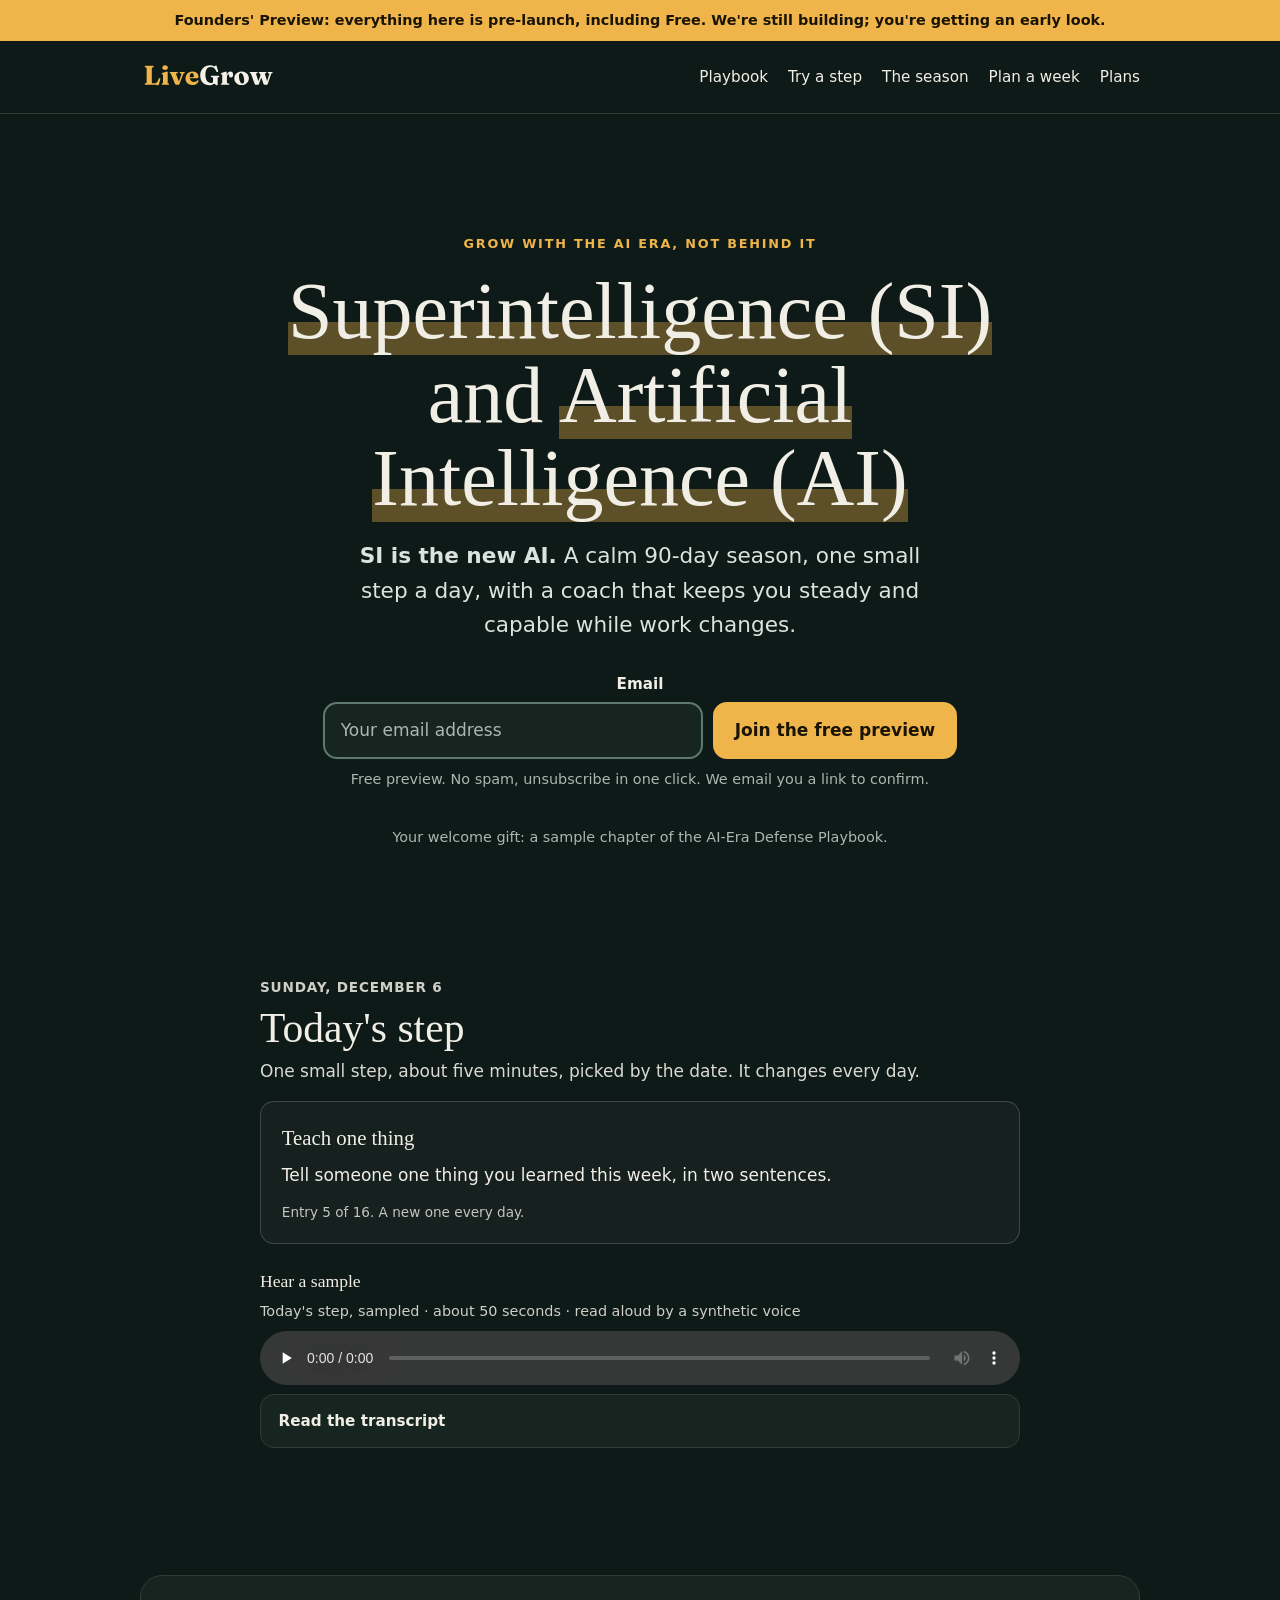
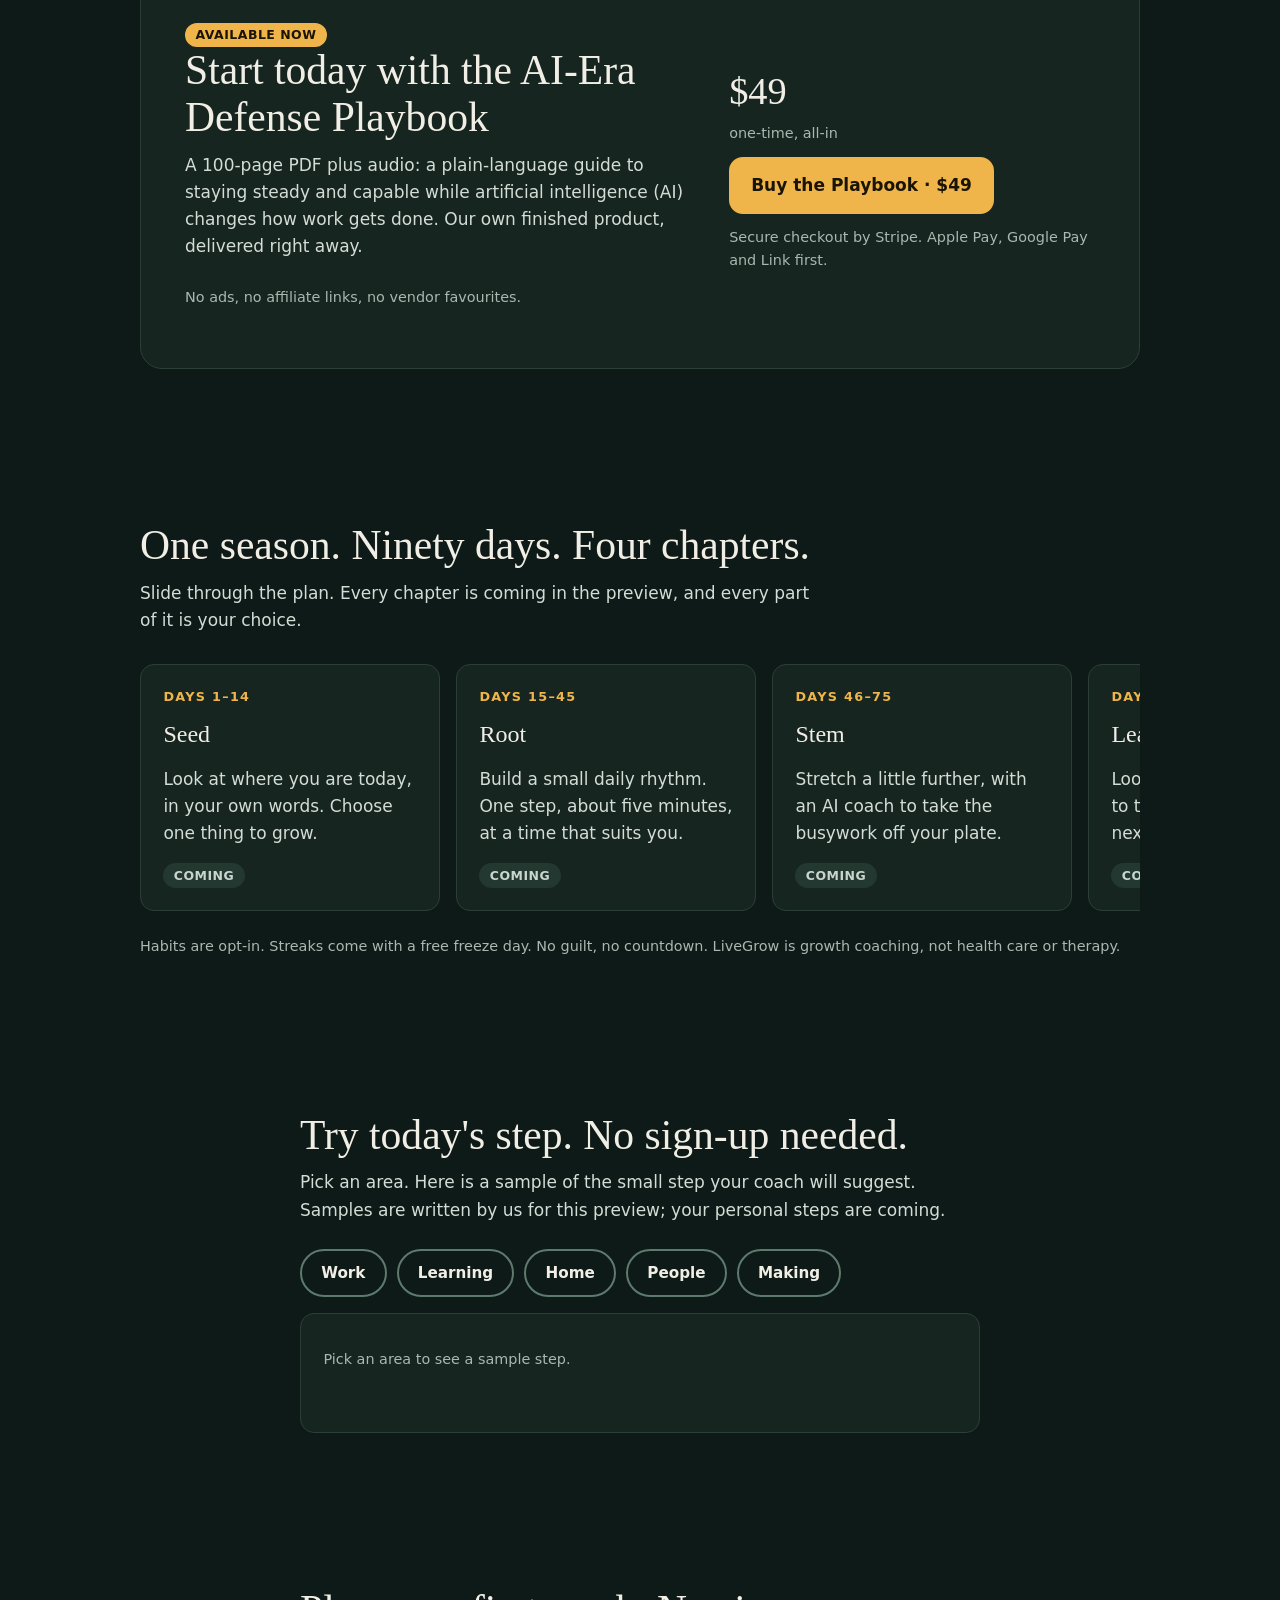
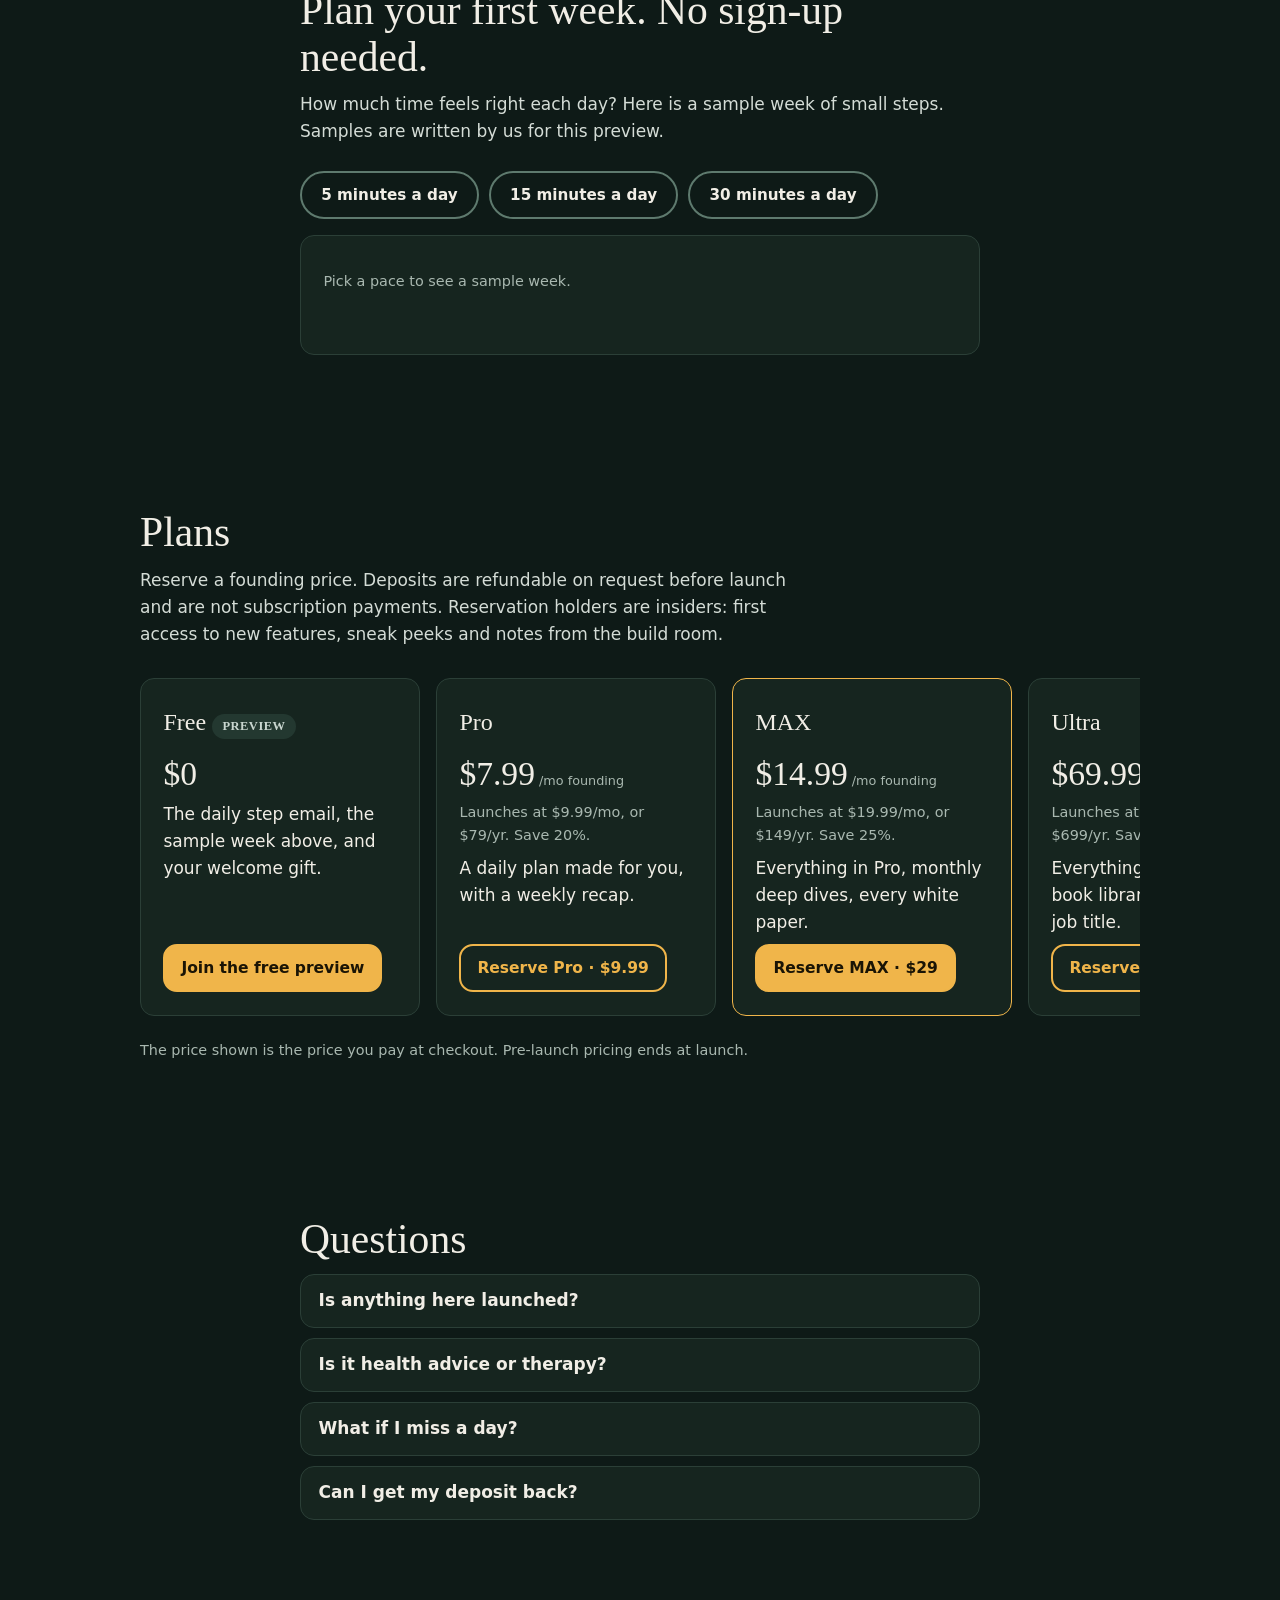
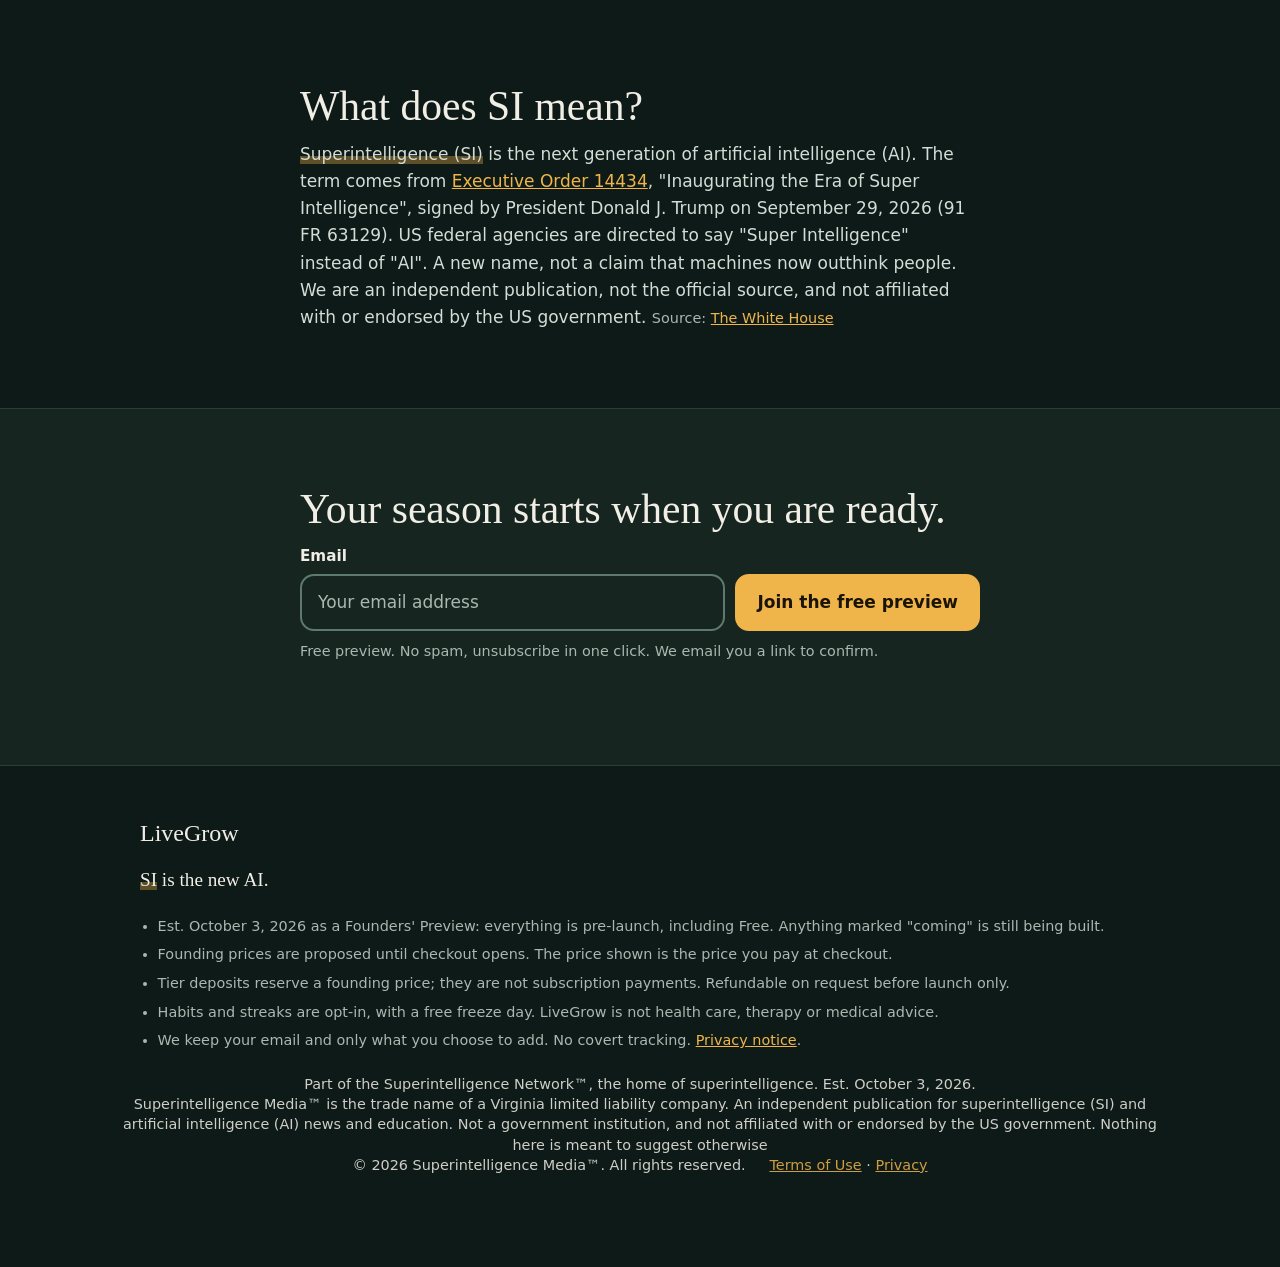
==== index.html @ a2264bcd "Legal lines: Superintelligence Media" ====
<!doctype html>
<html lang="en">
<head>
<meta charset="utf-8">
<meta name="robots" content="noai, noimageai">
<meta name="viewport" content="width=device-width, initial-scale=1">
<meta http-equiv="Content-Security-Policy" content="default-src 'none'; script-src 'self'; style-src 'self' https://fonts.googleapis.com; font-src https://fonts.gstatic.com; img-src 'self' data:; media-src 'self'; connect-src https://acp9reat3l.execute-api.us-east-1.amazonaws.com; form-action 'self'; base-uri 'none'; object-src 'none'; manifest-src 'self'; upgrade-insecure-requests; require-trusted-types-for 'script'; trusted-types 'none'">
<meta name="referrer" content="strict-origin-when-cross-origin">
<title>LiveGrow | Superintelligence (SI) &amp; Artificial Intelligence (AI): grow with the AI era in a 90-day season</title>
<meta name="description" content="Superintelligence (SI), the next generation of artificial intelligence (AI), helps you grow with the AI era: a calm 90-day season, one small step a day. SI is the new AI. The AI-Era Defense Playbook is available now.">
<link rel="canonical" href="https://livegroweveryday.com/">
<link rel="alternate" type="text/plain" href="llms.txt">
<link rel="icon" type="image/svg+xml" href="assets/favicon.svg">
<meta property="og:type" content="website">
<meta property="og:site_name" content="LiveGrow">
<meta property="og:title" content="LiveGrow | Superintelligence (SI) &amp; Artificial Intelligence (AI): grow with the AI era in a 90-day season">
<meta property="og:description" content="Superintelligence (SI), the next generation of artificial intelligence (AI), helps you grow with the AI era: a calm 90-day season, one small step a day. SI is the new AI. The AI-Era Defense Playbook is available now.">
<meta property="og:url" content="https://livegroweveryday.com/">
<meta name="twitter:card" content="summary">
<meta name="theme-color" content="#0E1A17">
<meta name="color-scheme" content="dark">
<link rel="preconnect" href="https://fonts.googleapis.com">
<link rel="preconnect" href="https://fonts.gstatic.com" crossorigin>
<link href="https://fonts.googleapis.com/css2?family=DM+Serif+Display&family=DM+Sans:wght@400;500;600;700&display=swap" rel="stylesheet">
<link rel="stylesheet" href="assets/style.css">
<script src="assets/app.js" defer></script>
<script type="application/ld+json">
{"@context":"https://schema.org","@graph":[
 {"@type":"Organization","name":"LiveGrow","url":"https://livegroweveryday.com/"},
 {"@type":"Product","name":"AI-Era Defense Playbook","description":"100-page PDF plus audio.","brand":{"@type":"Brand","name":"The Agent Signal"},"offers":{"@type":"Offer","price":"49.00","priceCurrency":"USD","availability":"https://schema.org/InStock"}}
]}
</script>
</head>
<body id="top">
<a class="skip" href="#main">Skip to the content</a>
<div class="bar" role="note">Founders' Preview: everything here is pre-launch, including Free. We're still building; you're getting an early look.</div>
<header class="top"><div class="wrap top-in">
  <a class="brand" href="#top" aria-label="LiveGrow, back to top"><img class="brand-logo" id="logo" src="assets/logo.svg" width="137" height="38" alt="LiveGrow"></a>
  <nav aria-label="Sections"><a href="#playbook">Playbook</a><a href="#step">Try a step</a><a href="#season">The season</a><a href="#week">Plan a week</a><a href="#plans">Plans</a></nav>
</div></header>
<main id="main">
<section class="hero"><div class="wrap hero-in">
  <p class="eyebrow">Grow with the AI era, not behind it</p>
  <h1><span class="si">Superintelligence (SI)</span> and <span class="si">Artificial Intelligence (AI)</span></h1>
  <p class="deck"><b>SI is the new AI.</b> A calm 90-day season, one small step a day, with a coach that keeps you steady and capable while work changes.</p>
  <div class="signup">
  <form class="join js-join" action="#" method="post" novalidate>
    <label class="f-lab" for="em1">Email</label>
    <div class="join-row">
      <input id="em1" name="email" type="email" inputmode="email" autocomplete="email" autocapitalize="off" spellcheck="false" placeholder="Your email address" required aria-describedby="em1-fine em1-err">
      <button class="btn" type="submit">Join the free preview</button>
    </div>
    <div class="hp" aria-hidden="true"><label for="hp1">Website (leave this empty)</label><input id="hp1" name="website" type="text" tabindex="-1" autocomplete="off"></div>
    <p class="fine" id="em1-fine">Free preview. No spam, unsubscribe in one click. We email you a link to confirm.</p>
    <p class="err js-err" id="em1-err" role="alert"></p>
    <noscript><p class="fine">Sign-up needs JavaScript switched on.</p></noscript>
  </form>
  <div class="flow js-flow" role="region" aria-label="Your sign-up" data-art="assets/char_purple_globe-standing2.png" hidden></div>
</div>
  <p class="fine">Your welcome gift: a sample chapter of the AI-Era Defense Playbook.</p>
</div></section>

<section class="today" id="today" aria-labelledby="today-h">
  <div class="today-in">
    <p class="today-kick" id="today-date">Today</p>
    <h2 id="today-h">Today&#x27;s step</h2>
    <p class="today-intro">One small step, about five minutes, picked by the date. It changes every day.</p>
    <article class="today-card" aria-live="polite"><h3 id="today-t">Two lists</h3><p id="today-b">Write one task you did this week that an AI tool could draft, and one that only you should do. Put them side by side.</p><p class="today-n" id="today-n">Entry 1 of 16. A new one every day.</p></article>
    <div class="today-audio"><h3>Hear a sample</h3><p class="today-aud-l">Today&#x27;s step, sampled &middot; about 50 seconds &middot; read aloud by a synthetic voice</p><audio controls preload="none" src="assets/audio/sample.mp3"></audio><details><summary>Read the transcript</summary><p>Welcome to LiveGrow. Today&#x27;s step is small on purpose.</p><p>Take five minutes. Think of one thing at work that an artificial intelligence tool could help you draft, and one thing only you should do, because it needs your judgment, your kindness, or your name.</p><p>Write them down, side by side. That is all.</p><p>No streak to protect. No score to chase.</p><p>Growth happens in small, steady steps, and rest is part of the season.</p><p>Tomorrow you will take another small step, and the day after that, another.</p><p>Ninety days from now, you will look back and see that you grew, one calm day at a time.</p><p>This is a sample from our Founders&#x27; Preview, read by an artificial intelligence voice.</p></details></div>
  </div>
</section>


<section class="sec" id="playbook" aria-labelledby="pb-h"><div class="wrap">
  <div class="feature">
    <div>
      <span class="pill now">Available now</span>
      <h2 id="pb-h">Start today with the AI-Era Defense Playbook</h2>
      <p class="lede">A 100-page PDF plus audio: a plain-language guide to staying steady and capable while artificial intelligence (AI) changes how work gets done. Our own finished product, delivered right away.</p>
      <p class="small">No ads, no affiliate links, no vendor favourites.</p>
    </div>
    <div class="buy"><span class="price">$49</span><span class="small">one-time, all-in</span><button class="btn js-buy" type="button">Buy the Playbook · $49</button><span class="small">Secure checkout by Stripe. Apple Pay, Google Pay and Link first.</span></div>
  </div>
</div></section>

<section class="sec" id="season" aria-labelledby="se-h"><div class="wrap">
  <h2 id="se-h">One season. Ninety days. Four chapters.</h2>
  <p class="lede">Slide through the plan. Every chapter is coming in the preview, and every part of it is your choice.</p>
  <div class="snap seasons" tabindex="0" role="region" aria-label="The four chapters. Swipe, or use the arrow keys.">
    <article class="chap"><p class="n">Days 1–14</p><h3>Seed</h3><p>Look at where you are today, in your own words. Choose one thing to grow.</p><span class="pill">Coming</span></article>
    <article class="chap"><p class="n">Days 15–45</p><h3>Root</h3><p>Build a small daily rhythm. One step, about five minutes, at a time that suits you.</p><span class="pill">Coming</span></article>
    <article class="chap"><p class="n">Days 46–75</p><h3>Stem</h3><p>Stretch a little further, with an AI coach to take the busywork off your plate.</p><span class="pill">Coming</span></article>
    <article class="chap"><p class="n">Days 76–90</p><h3>Leaf</h3><p>Look back on what you chose to track. Then decide the next season for yourself.</p><span class="pill">Coming</span></article>
  </div>
  <p class="fine">Habits are opt-in. Streaks come with a free freeze day. No guilt, no countdown. LiveGrow is growth coaching, not health care or therapy.</p>
</div></section>

<section class="sec" id="step" aria-labelledby="st-h"><div class="wrap narrow">
  <h2 id="st-h">Try today's step. No sign-up needed.</h2>
  <p class="lede">Pick an area. Here is a sample of the small step your coach will suggest. Samples are written by us for this preview; your personal steps are coming.</p>
  <fieldset class="paces" id="areas"><legend class="sr">Pick an area</legend></fieldset>
  <div class="weekout" id="stepOut" aria-live="polite"><p class="small">Pick an area to see a sample step.</p></div>
  <div class="tracker" id="tracker" hidden>
    <label class="optin"><input type="checkbox" id="optStreak"> Keep a habit count on this device (optional)</label>
    <p class="fine" id="trkMsg">Off by default. It stays in your browser; we never see it. Habits are always your choice.</p>
    <div class="trk-row"><button class="btn sm line" type="button" id="doneBtn" hidden>I did this step today</button><button class="notnow" type="button" id="clearBtn" hidden>Clear my count</button></div>
  </div>
</div></section>

<section class="sec" id="week" aria-labelledby="wk-h"><div class="wrap narrow">
  <h2 id="wk-h">Plan your first week. No sign-up needed.</h2>
  <p class="lede">How much time feels right each day? Here is a sample week of small steps. Samples are written by us for this preview.</p>
  <fieldset class="paces" id="paces"><legend class="sr">Minutes per day</legend></fieldset>
  <div class="weekout" id="weekOut" aria-live="polite"><p class="small">Pick a pace to see a sample week.</p></div>
</div></section>

<section class="sec" id="plans" aria-labelledby="pl-h"><div class="wrap">
  <h2 id="pl-h">Plans</h2>
  <p class="lede">Reserve a founding price. Deposits are refundable on request before launch and are not subscription payments. Reservation holders are insiders: first access to new features, sneak peeks and notes from the build room.</p>
  <div class="snap plans" tabindex="0" role="region" aria-label="Plans. Swipe, or use the arrow keys.">
    <article class="plan"><h3>Free <span class="pill">Preview</span></h3><p class="pp">$0</p><p>The daily step email, the sample week above, and your welcome gift.</p><a class="btn sm" href="#top">Join the free preview</a></article>
    <article class="plan"><h3>Pro</h3><p class="pp">$7.99<small>/mo founding</small></p><p class="small">Launches at $9.99/mo, or $79/yr. Save 20%.</p><p>A daily plan made for you, with a weekly recap.</p><button class="btn sm line js-reserve" type="button" data-tier="pro">Reserve Pro · $9.99</button></article>
    <article class="plan hero-plan"><h3>MAX</h3><p class="pp">$14.99<small>/mo founding</small></p><p class="small">Launches at $19.99/mo, or $149/yr. Save 25%.</p><p>Everything in Pro, monthly deep dives, every white paper.</p><button class="btn sm js-reserve" type="button" data-tier="max">Reserve MAX · $29</button></article>
    <article class="plan"><h3>Ultra</h3><p class="pp">$69.99<small>/mo founding</small></p><p class="small">Launches at $99.99/mo, or $699/yr. Save 30%.</p><p>Everything in MAX, the 21-book library, training by job title.</p><button class="btn sm line js-reserve" type="button" data-tier="ultra">Reserve Ultra · $99</button></article>
  </div>
  <p class="fine">The price shown is the price you pay at checkout. Pre-launch pricing ends at launch.</p>
</div></section>

<section class="sec" aria-labelledby="faq-h"><div class="wrap narrow">
  <h2 id="faq-h">Questions</h2>
  <details><summary>Is anything here launched?</summary><p>The site was established on October 3, 2026 as a Founders' Preview: everything is pre-launch, including Free. The Playbook is the one finished product you can buy today.</p></details>
  <details><summary>Is it health advice or therapy?</summary><p>No. LiveGrow is everyday personal growth coaching. It is not health care, therapy or medical advice.</p></details>
  <details><summary>What if I miss a day?</summary><p>Nothing happens. Streaks are opt-in and include a free freeze day each week.</p></details>
  <details><summary>Can I get my deposit back?</summary><p>Yes, on request, any time before launch.</p></details>
</div></section>

<section class="sec" aria-labelledby="si-h"><div class="wrap narrow">
  <h2 id="si-h">What does SI mean?</h2>
  <p class="si-note"><span class="si">Superintelligence (SI)</span> is the next generation of artificial intelligence (AI). The term comes from <a href="https://www.federalregister.gov/d/2026-20321" target="_blank" rel="noopener noreferrer">Executive Order 14434<span class="sr"> (opens in a new tab)</span></a>, "Inaugurating the Era of Super Intelligence", signed by President Donald J. Trump on September 29, 2026 (91 FR 63129). US federal agencies are directed to say "Super Intelligence" instead of "AI". A new name, not a claim that machines now outthink people. We are an independent publication, not the official source, and not affiliated with or endorsed by the US government. <span class="src">Source: <a href="https://www.whitehouse.gov/presidential-actions/2026/09/inaugurating-the-era-of-super-intelligence/" target="_blank" rel="noopener">The White House<span class="sr"> (opens in a new tab)</span></a></span></p>
</div></section>

<section class="sec closing" aria-labelledby="j2-h"><div class="wrap narrow">
  <h2 id="j2-h">Your season starts when you are ready.</h2>
  <div class="signup">
  <form class="join js-join" action="#" method="post" novalidate>
    <label class="f-lab" for="em2">Email</label>
    <div class="join-row">
      <input id="em2" name="email" type="email" inputmode="email" autocomplete="email" autocapitalize="off" spellcheck="false" placeholder="Your email address" required aria-describedby="em2-fine em2-err">
      <button class="btn" type="submit">Join the free preview</button>
    </div>
    <div class="hp" aria-hidden="true"><label for="hp2">Website (leave this empty)</label><input id="hp2" name="website" type="text" tabindex="-1" autocomplete="off"></div>
    <p class="fine" id="em2-fine">Free preview. No spam, unsubscribe in one click. We email you a link to confirm.</p>
    <p class="err js-err" id="em2-err" role="alert"></p>
    <noscript><p class="fine">Sign-up needs JavaScript switched on.</p></noscript>
  </form>
  <div class="flow js-flow" role="region" aria-label="Your sign-up" data-art="assets/char_purple_globe-standing2.png" hidden></div>
</div>
</div></section>
</main>
<footer><div class="wrap">
  <a class="brand" href="#top" aria-label="LiveGrow, back to top"><span class="brand-t">LiveGrow</span></a>
  <p class="tag"><span class="si">SI</span> is the new AI.</p>
  <ul class="fineprint">
  <li>Est. October 3, 2026 as a Founders' Preview: everything is pre-launch, including Free. Anything marked "coming" is still being built.</li>
  <li>Founding prices are proposed until checkout opens. The price shown is the price you pay at checkout.</li>
  <li>Tier deposits reserve a founding price; they are not subscription payments. Refundable on request before launch only.</li>
  <li>Habits and streaks are opt-in, with a free freeze day. LiveGrow is not health care, therapy or medical advice.</li>
  <li>We keep your email and only what you choose to add. No covert tracking. <a href="https://siagentsignal.com/privacy.html" target="_blank" rel="noopener">Privacy notice<span class="sr"> (opens in a new tab)</span></a>.</li>
</ul>
</div><p class="trade-name"><span>Part of the Superintelligence Network™, the home of superintelligence. Est. October 3, 2026.</span> <span>Superintelligence Media™ is the trade name of a Virginia limited liability company. An independent publication for superintelligence (SI) and artificial intelligence (AI) news and education. Not a government institution, and not affiliated with or endorsed by the US government. Nothing here is meant to suggest otherwise</span> <span>© 2026 Superintelligence Media™. All rights reserved.</span> <span><a href="https://siagentsignal.com/terms.html" target="_blank" rel="noopener">Terms of Use</a> &middot; <a href="https://siagentsignal.com/privacy.html" target="_blank" rel="noopener">Privacy</a></span></p>
</footer>
<dialog id="co" aria-labelledby="co-h">
  <div class="co-in">
    <h2 id="co-h">Reserve</h2>
    <ol class="co-list">
      <li><i>1</i><div><div class="lbl">What you get</div><ul id="coGet"></ul></div></li>
      <li><i>2</i><div><div class="lbl">Price</div><div class="val" id="coPrice"></div></div></li>
      <li><i>3</i><div><div class="lbl">Your saving</div><div class="val" id="coSave"></div></div></li>
    </ol>
    <div class="pay">
      <button class="btn" type="button" id="coPay">Reserve</button>
      <p id="coRefund"></p>
      <p id="coInsider"></p>
    </div>
    <p class="status" id="coStatus" aria-live="polite"></p>
    <div class="x">
      <span class="small">Secure checkout by Stripe. Apple Pay, Google Pay and Link come before card entry.</span>
      <button class="notnow" type="button" id="coClose">Not now</button>
    </div>
  </div>
</dialog>
<script src="assets/today.js" defer></script>
</body>
</html>
---- assets/style.css ----
*,*::before,*::after{box-sizing:border-box}
html{-webkit-text-size-adjust:100%;scroll-behavior:smooth}
body{margin:0;background:var(--bg);color:var(--ink);font-family:var(--body);font-size:1.0625rem;line-height:1.6}
img,svg{max-width:100%;height:auto}
a{color:var(--link)}
a:hover{text-decoration-thickness:2px}
:focus-visible{outline:3px solid var(--focus);outline-offset:3px;border-radius:4px}
.sr{position:absolute;width:1px;height:1px;overflow:hidden;clip:rect(0 0 0 0);white-space:nowrap}
.hp{position:absolute;left:-9999px;width:1px;height:1px;overflow:hidden}
.wrap{max-width:var(--wrap,1080px);margin:0 auto;padding:0 20px}
.skip{position:absolute;left:12px;top:-60px;background:var(--ink);color:var(--bg);padding:10px 14px;border-radius:8px;z-index:20}
.skip:focus{top:10px}
.btn{font:inherit;font-weight:700;background:var(--accent);color:var(--on-accent);border:2px solid var(--accent);border-radius:var(--r);padding:.8rem 1.25rem;min-height:48px;cursor:pointer;text-decoration:none;display:inline-flex;align-items:center;justify-content:center;gap:.4rem}
.btn:hover{filter:brightness(1.08)}
.btn:disabled{opacity:.6;cursor:wait}
.btn.sm{padding:.6rem 1rem;min-height:44px;font-size:.97rem}
.btn.line{background:transparent;color:var(--link);border-color:var(--link)}
.notnow{font:inherit;background:none;border:0;color:var(--muted);text-decoration:underline;cursor:pointer;min-height:44px;padding:0 .6rem}
.join-row{display:flex;gap:10px;flex-wrap:wrap}
.join-row input{flex:1 1 240px;font:inherit;padding:.8rem 1rem;min-height:48px;border:2px solid var(--field);border-radius:var(--r);background:var(--surface);color:var(--ink)}
.join-row input::placeholder{color:var(--muted)}
.f-lab,.f-l,label{font-weight:600;font-size:.95rem}
.f-lab{display:block;margin-bottom:6px}
.fine{font-size:.9rem;color:var(--muted);margin:.6rem 0 0}
.err{color:var(--err);font-size:.95rem;margin:.4rem 0 0;min-height:1.2em}
input[aria-invalid="true"]{border-color:var(--err)!important}
.flow{margin-top:1rem;padding:1.1rem 1.2rem;border:1px solid var(--line);border-radius:var(--r);background:var(--surface)}
.flow h3{margin:.2rem 0 .3rem;font-family:var(--display)}
.flow .s{margin:.2rem 0 .8rem;color:var(--muted)}
.ok-wrap{display:flex;gap:16px;align-items:center}
.ok-art{height:96px;width:auto;flex:none}
.ok-line{margin:0;font-weight:600}
.f-grid{display:grid;gap:12px}
.f-grid input[type=text]{width:100%;font:inherit;padding:.7rem .9rem;min-height:46px;border:2px solid var(--field);border-radius:var(--r);background:var(--bg);color:var(--ink)}
.seg-pick{border:0;margin:0;padding:0;display:flex;gap:10px;flex-wrap:wrap}
.seg-pick legend{padding:0;margin-bottom:6px}
.chk{display:inline-flex;align-items:center;gap:8px;border:1px solid var(--line);border-radius:999px;padding:.45rem .9rem;min-height:44px;cursor:pointer;font-weight:500}
.f-actions{display:flex;gap:8px;align-items:center;flex-wrap:wrap;margin-top:.8rem}
.si{background:linear-gradient(transparent 62%,var(--mark) 62%);font-weight:inherit}
.src{font-size:.9rem;color:var(--muted)}
.ph{font-size:.75rem;font-weight:700;text-transform:uppercase;letter-spacing:.06em;border:1px dashed var(--muted);border-radius:999px;padding:.1rem .5rem;color:var(--muted);white-space:nowrap}
.pill{display:inline-block;font-size:.78rem;font-weight:700;letter-spacing:.04em;text-transform:uppercase;border-radius:999px;padding:.15rem .65rem;background:var(--pill-bg);color:var(--pill-ink)}
.pill.now{background:var(--now-bg);color:var(--now-ink)}
.snap{display:flex;gap:16px;overflow-x:auto;scroll-snap-type:x mandatory;-webkit-overflow-scrolling:touch;padding-bottom:12px}
.snap>*{scroll-snap-align:start;flex:none}
.fineprint{margin:0;padding-left:1.1rem;font-size:.9rem;color:var(--muted)}
.fineprint li{margin:.35rem 0}
dialog{border:0;border-radius:var(--r);padding:0;max-width:min(520px,calc(100% - 28px));width:100%;background:var(--surface);color:var(--ink);box-shadow:0 20px 60px rgba(0,0,0,.35)}
dialog::backdrop{background:rgba(10,14,20,.6)}
.co-in{padding:1.4rem}
.co-in h2{margin:0 0 1rem;font-family:var(--display);font-size:1.5rem}
.co-list{list-style:none;margin:0;padding:0;display:grid;gap:12px}
.co-list li{display:flex;gap:12px}
.co-list i{flex:none;width:26px;height:26px;border-radius:50%;background:var(--accent);color:var(--on-accent);font-style:normal;font-weight:700;display:grid;place-items:center;font-size:.85rem}
.co-list ul{margin:.2rem 0;padding-left:1.1rem}
.lbl{font-size:.8rem;font-weight:700;text-transform:uppercase;letter-spacing:.05em;color:var(--muted)}
.pay{margin-top:1.1rem}
.pay p{font-size:.92rem;color:var(--muted);margin:.5rem 0 0}
.status{min-height:1.3em;font-weight:600;margin:.8rem 0 0}
.x{display:flex;justify-content:space-between;align-items:center;gap:10px;flex-wrap:wrap;margin-top:.8rem;font-size:.85rem;color:var(--muted)}
@media (prefers-reduced-motion:reduce){html{scroll-behavior:auto}*{animation:none!important;transition:none!important}}

:root{--bg:#0E1A17;--ink:#F1EEE6;--muted:#A9B8B0;--line:#2B3F37;--field:#5E7A6E;--surface:#16251F;--accent:#F0B54A;--on-accent:#1A1405;--link:#F0B54A;--focus:#FFD98A;--mark:rgba(240,181,74,.35);--err:#FF9B8A;--pill-bg:#233830;--pill-ink:#C9D6CF;--now-bg:#F0B54A;--now-ink:#1A1405;--r:14px;--display:"DM Serif Display",Georgia,serif;--body:"DM Sans",system-ui,-apple-system,"Segoe UI",sans-serif;--wrap:1040px}
.narrow{max-width:720px}
.bar{background:#F0B54A;color:#1A1405;text-align:center;font-size:.9rem;font-weight:600;padding:.55rem 16px}
.top{border-bottom:1px solid var(--line)}
.top-in{display:flex;align-items:center;justify-content:space-between;gap:12px;padding-top:12px;padding-bottom:12px}
.brand{display:inline-flex;align-items:center;gap:10px;text-decoration:none;color:var(--ink)}
.mark{width:36px;height:36px;flex:none;border-radius:8px}
.brand-t{font-family:var(--display);font-size:1.5rem}
.top nav{display:flex;gap:20px;flex-wrap:wrap}
.top nav a{color:var(--ink);text-decoration:none;font-weight:500;font-size:.95rem;padding:12px 0}
.top nav a:hover{color:var(--accent)}
.hero{padding:clamp(56px,10vw,120px) 0 clamp(40px,7vw,88px);text-align:center}
.hero-in{max-width:820px}
.eyebrow{font-weight:600;letter-spacing:.14em;text-transform:uppercase;font-size:.8rem;color:var(--accent);margin:0 0 1rem}
h1{font-family:var(--display);font-weight:400;font-size:clamp(2.6rem,8.4vw,5rem);line-height:1.04;margin:0 0 1.2rem}
.deck{font-size:clamp(1.1rem,2.8vw,1.35rem);color:#DCE3DE;margin:0 auto 1.8rem;max-width:44ch}
.hero .join-row{justify-content:center}
.hero .join-row input{max-width:380px}
.hero .flow{text-align:left}
.sec{padding:clamp(40px,6vw,80px) 0}
h2{font-family:var(--display);font-weight:400;font-size:clamp(1.8rem,4.6vw,2.6rem);line-height:1.12;margin:0 0 .7rem}
h3{font-family:var(--display);font-weight:400;font-size:1.5rem;margin:.1rem 0 .4rem}
.lede{margin:0 0 1.6rem;max-width:62ch;color:#D4DCD6}
.small{font-size:.9rem;color:var(--muted)}
.feature{display:grid;grid-template-columns:1.4fr 1fr;gap:32px;align-items:center;background:var(--surface);border:1px solid var(--line);border-radius:22px;padding:clamp(24px,4vw,44px)}
.buy{display:flex;flex-direction:column;gap:12px;align-items:flex-start}
.price{font-family:var(--display);font-size:2.4rem;line-height:1}
.seasons{padding:4px 2px 14px}
.chap{width:min(300px,80vw);background:var(--surface);border:1px solid var(--line);border-radius:var(--r);padding:1.4rem;display:flex;flex-direction:column;gap:6px;align-items:flex-start}
.chap .n{font-size:.8rem;letter-spacing:.1em;text-transform:uppercase;color:var(--accent);font-weight:700;margin:0}
.chap p{margin:0 0 .6rem;color:#D4DCD6}
.paces{border:0;margin:0 0 1rem;padding:0;display:flex;gap:10px;flex-wrap:wrap}
.paces label{position:relative}
.paces input{position:absolute;opacity:0;inset:0;width:100%;height:100%;margin:0;cursor:pointer}
.paces span{display:inline-flex;align-items:center;min-height:48px;padding:.5rem 1.2rem;border:2px solid var(--field);border-radius:999px;font-weight:600}
.paces input:checked+span{background:var(--accent);color:var(--on-accent);border-color:var(--accent)}
.paces input:focus-visible+span{outline:3px solid var(--focus);outline-offset:3px}
.weekout{background:var(--surface);border:1px solid var(--line);border-radius:var(--r);padding:1.2rem 1.4rem;min-height:120px}
.weekout ol{list-style:none;margin:.6rem 0 0;padding:0;display:grid;gap:8px}
.weekout li{display:grid;grid-template-columns:56px 1fr;gap:10px}
.weekout li b{color:var(--accent)}
.wk-top{display:flex;gap:16px;align-items:center}
.wk-top img{height:84px;width:auto;flex:none}
.plans{padding:4px 2px 14px}
.plan{width:min(280px,82vw);background:var(--surface);border:1px solid var(--line);border-radius:var(--r);padding:1.4rem;display:flex;flex-direction:column;gap:8px;align-items:flex-start}
.plan.hero-plan{border-color:var(--accent)}
.plan p{margin:0}
.pp{font-family:var(--display);font-size:2.1rem;line-height:1.1}
.pp small{font-family:var(--body);font-size:.8rem;color:var(--muted);margin-left:4px}
.plan .btn{margin-top:auto}
.closing{background:var(--surface);border-top:1px solid var(--line)}
.closing .flow{background:var(--bg)}
.si-note{margin:0;max-width:62ch;color:#D4DCD6}
footer{padding:48px 0 64px;border-top:1px solid var(--line)}
footer .tag{font-family:var(--display);font-size:1.2rem;margin:.8rem 0 1.2rem}
.btn.line{color:var(--accent);border-color:var(--accent)}
@media (max-width:820px){.feature{grid-template-columns:1fr}.top nav{display:none}.hero{text-align:left}.hero .join-row{justify-content:flex-start}.deck{margin-left:0}}

.tracker{margin-top:1rem}
.optin{display:flex;gap:10px;align-items:center;min-height:44px;font-weight:600}
.optin input{width:22px;height:22px;accent-color:var(--accent)}
.trk-row{display:flex;gap:10px;align-items:center;flex-wrap:wrap}
.wk-top p{margin:.2rem 0}
details{background:var(--surface);border:1px solid var(--line);border-radius:var(--r);margin:0 0 10px;padding:0 1.1rem}
summary{cursor:pointer;font-weight:600;min-height:52px;display:flex;align-items:center}
details p{margin:0 0 1rem;color:#D4DCD6}
/* "Today" section + narrated sample (generated by build_parked.py; colours inherit from the site) */
.today{padding:2.5rem 0}
.today-in{width:min(760px,100% - 32px);margin-inline:auto}
.today-kick{margin:0 0 .4rem;font-size:.85rem;font-weight:700;letter-spacing:.06em;text-transform:uppercase;opacity:.85}
.today-in h2{margin:0 0 .4rem}
.today-intro{margin:0 0 1rem;opacity:.9}
.today-card{padding:1.2rem 1.3rem;border:1px solid rgba(127,127,127,.4);border-radius:14px;background:rgba(127,127,127,.08);overflow-wrap:anywhere}
.today-card h3{margin:0 0 .5rem;font-size:1.3rem}
.today-card p{margin:0}
.today-card .today-n{margin-top:.8rem;font-size:.85rem;opacity:.8}
.today-audio{margin-top:1.4rem}
.today-audio h3{margin:0 0 .3rem;font-size:1.1rem}
.today-aud-l{margin:0 0 .5rem;font-size:.9rem;opacity:.85}
.today-audio audio,.sample audio{display:block;width:100%;max-width:100%}
.today-audio details,.sample details{margin-top:.6rem;font-size:.95rem}
.today-audio summary,.sample summary{cursor:pointer;font-weight:600}
.today-audio details p,.sample details p{margin:.5rem 0 0}
.sample{display:block}
.sample .lab{display:inline-block;margin-bottom:.3rem}

/* placeholder logo slot (see README) */
a.brand img.brand-logo,a.logo img.brand-logo,img.brand-logo{display:block;height:38px;width:auto;max-width:100%}
.trade-name span{display:inline-block;margin:0 .6rem}.trade-name{max-width:70rem;margin:0 auto;padding:1rem 16px 1.75rem;font-size:.9rem;line-height:1.4;text-align:center;color:inherit;opacity:.85;grid-column:1/-1}
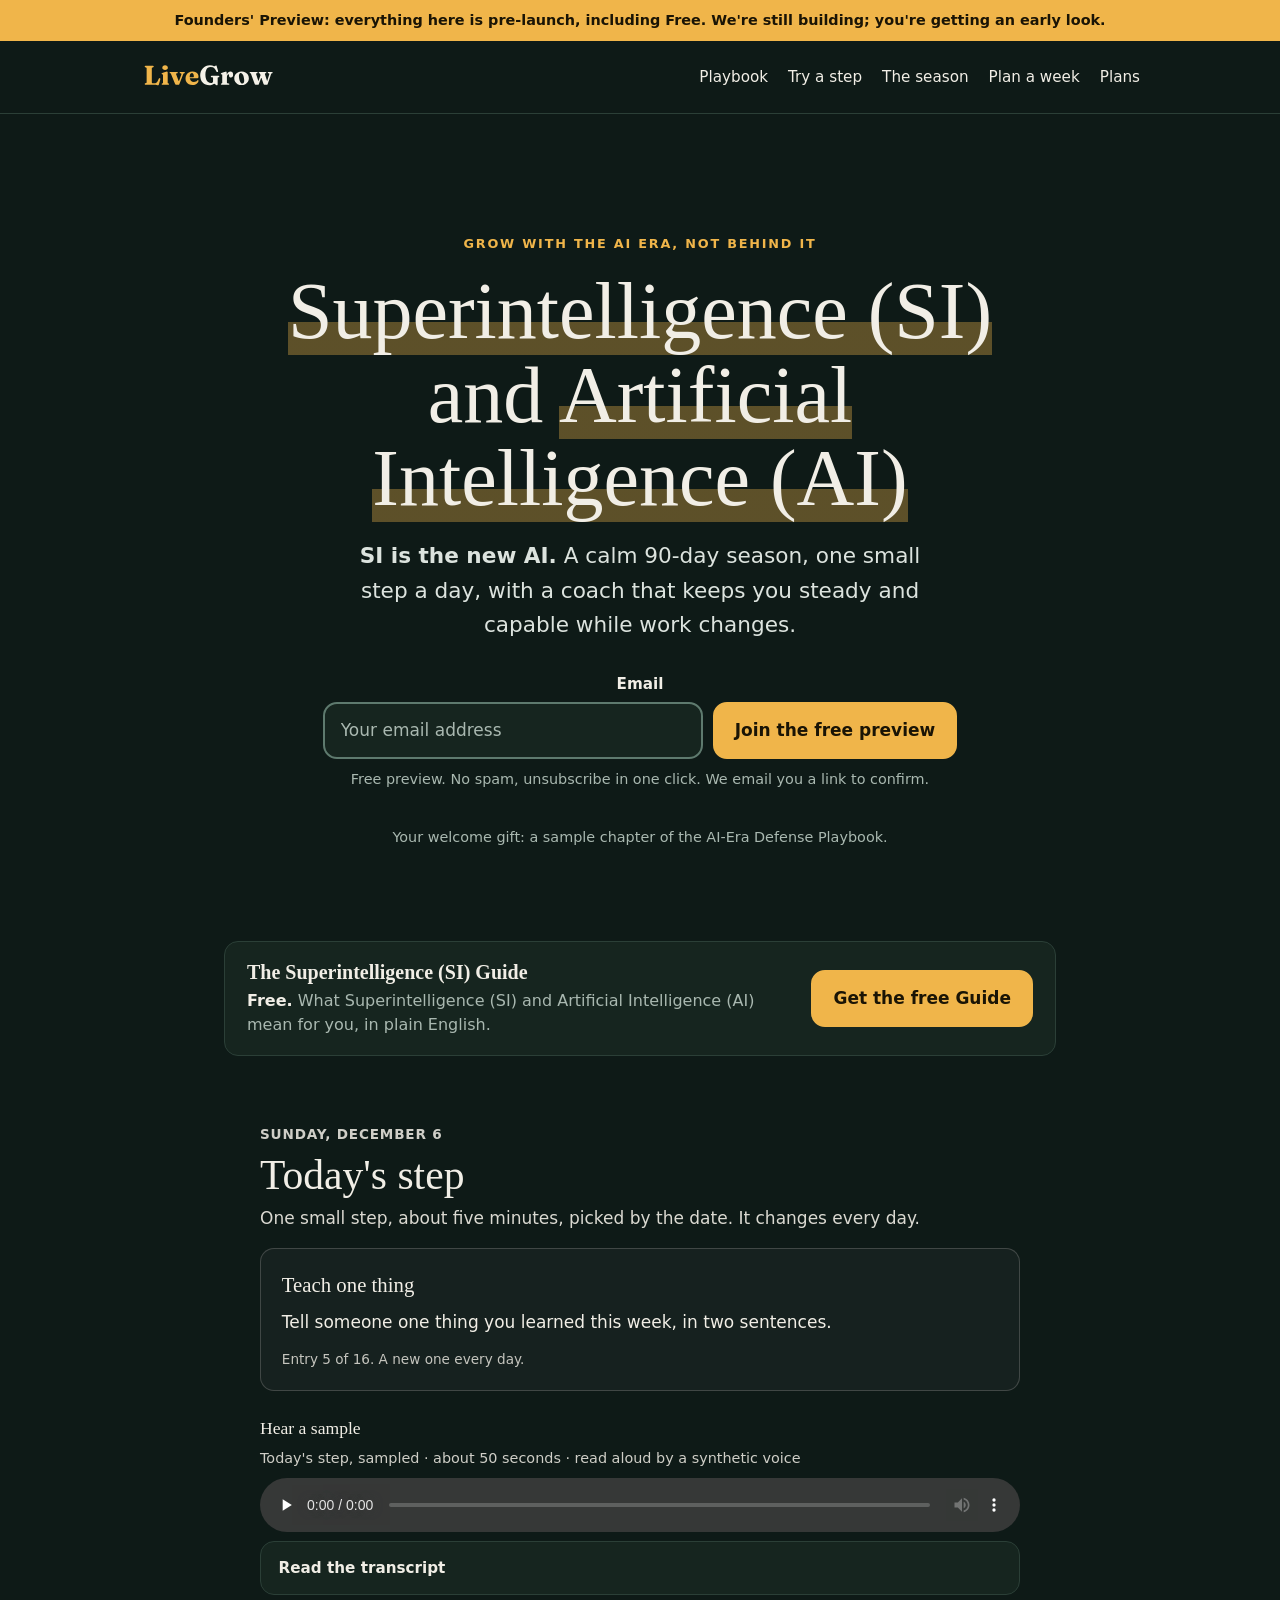
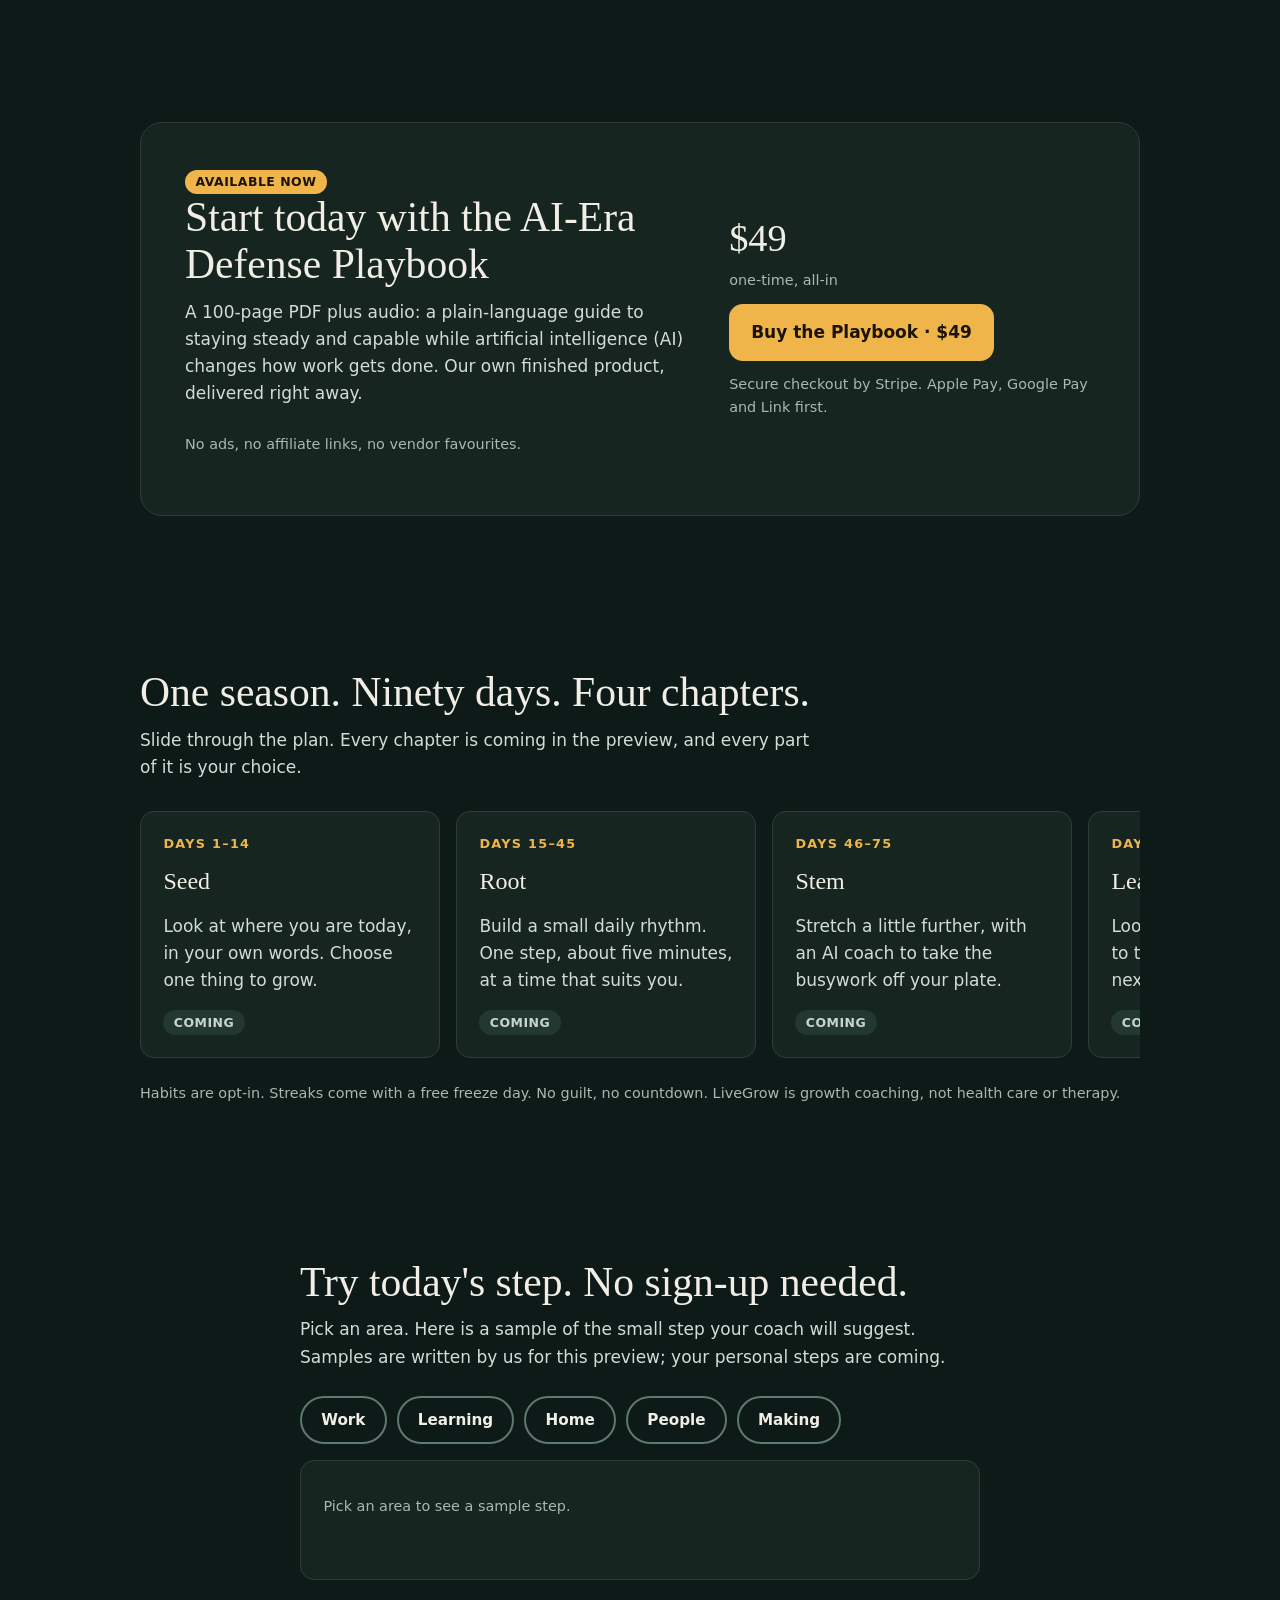
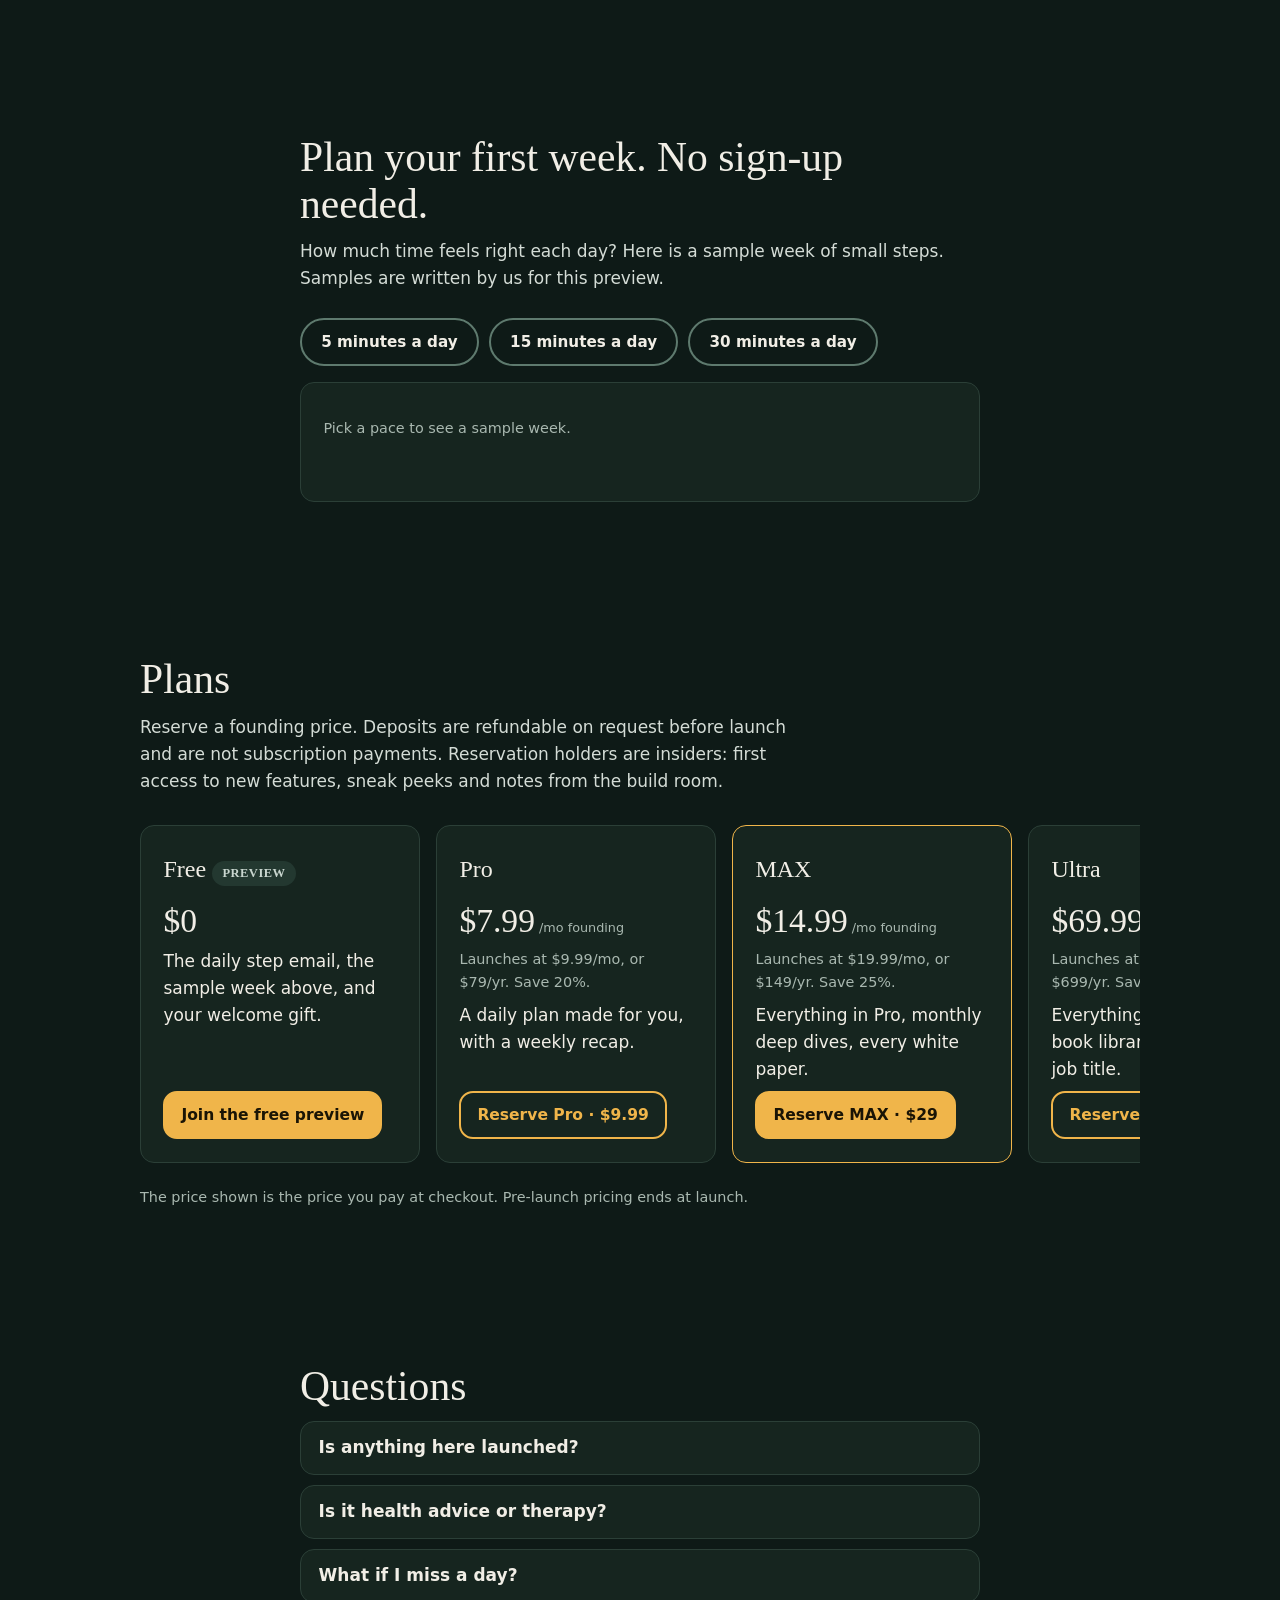
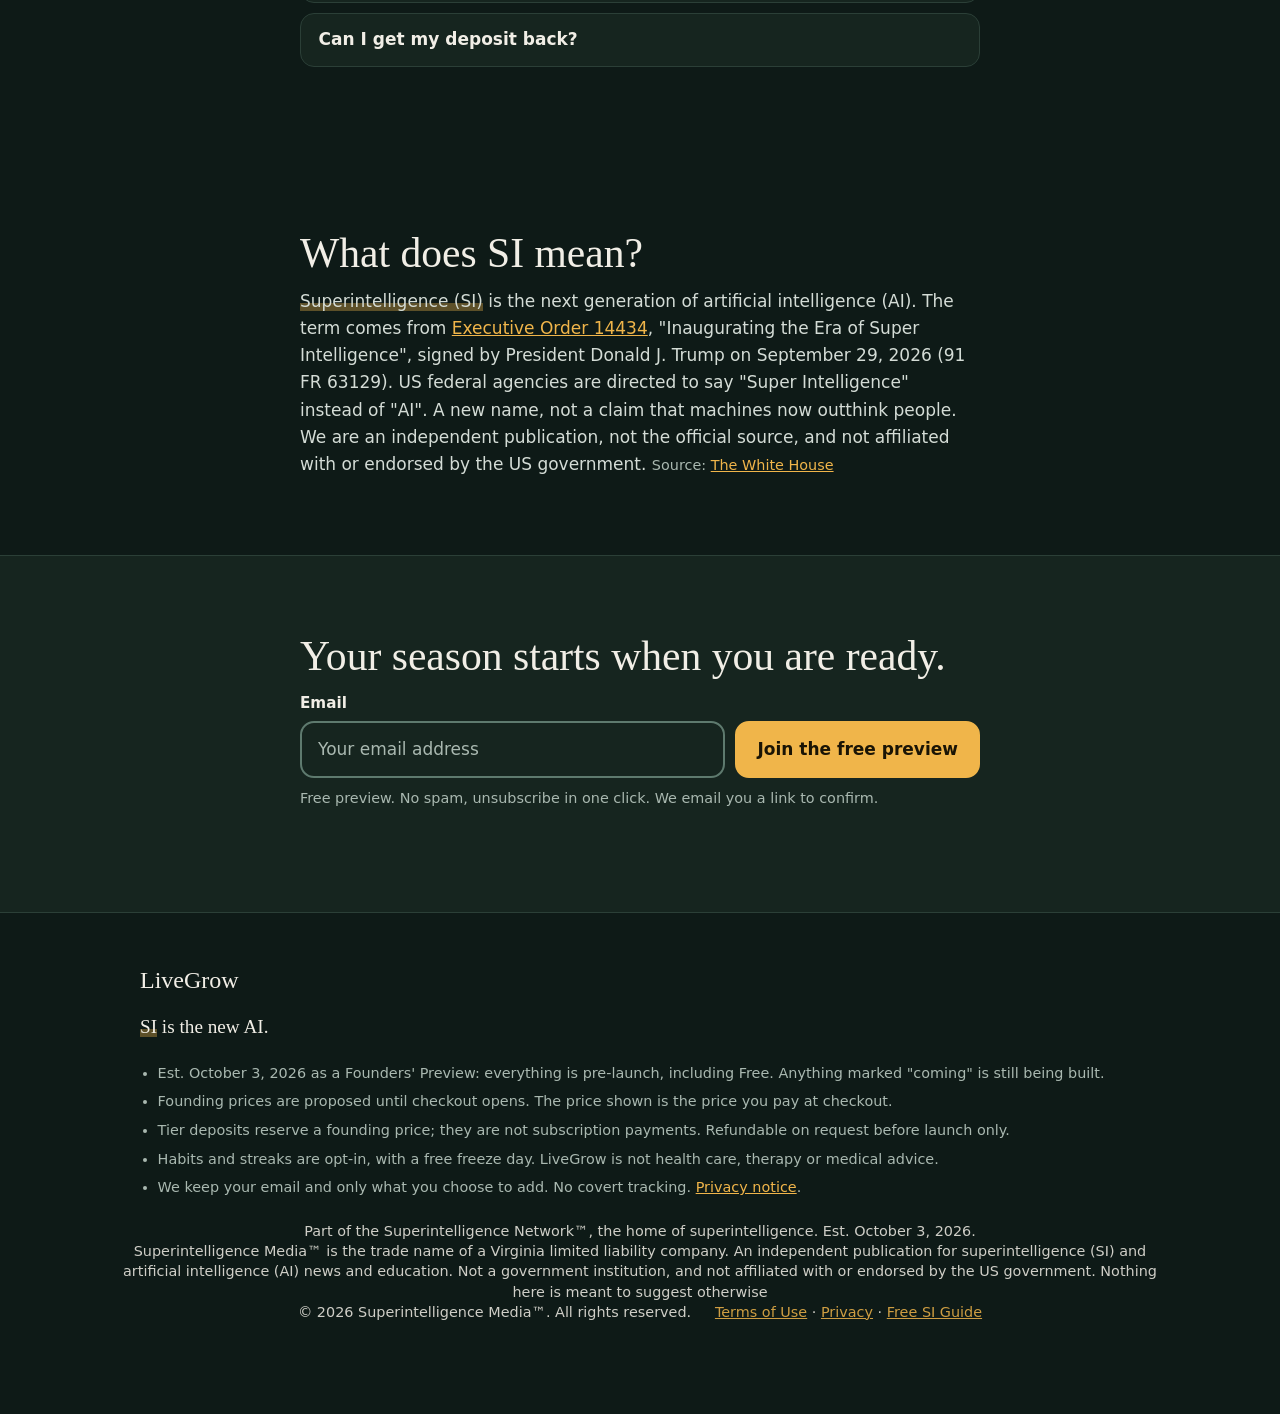
==== commit 6f1518ac: "Share the free Superintelligence (SI) Guide" ====
--- a/index.html
+++ b/index.html
@@ -59,6 +59,8 @@
 </div>
   <p class="fine">Your welcome gift: a sample chapter of the AI-Era Defense Playbook.</p>
 </div></section>
+
+<aside class="sg" id="si-guide" aria-labelledby="sg-h"><div class="sg-card"><div class="sg-txt"><h2 id="sg-h">The Superintelligence (SI) Guide</h2><p><b>Free.</b> What Superintelligence (SI) and Artificial Intelligence (AI) mean for you, in plain English.</p></div><a class="btn sg-btn" href="https://siagentsignal.com/si/">Get the free Guide</a></div></aside>
 
 <section class="today" id="today" aria-labelledby="today-h">
   <div class="today-in">
@@ -167,7 +169,7 @@
   <li>Habits and streaks are opt-in, with a free freeze day. LiveGrow is not health care, therapy or medical advice.</li>
   <li>We keep your email and only what you choose to add. No covert tracking. <a href="https://siagentsignal.com/privacy.html" target="_blank" rel="noopener">Privacy notice<span class="sr"> (opens in a new tab)</span></a>.</li>
 </ul>
-</div><p class="trade-name"><span>Part of the Superintelligence Network™, the home of superintelligence. Est. October 3, 2026.</span> <span>Superintelligence Media™ is the trade name of a Virginia limited liability company. An independent publication for superintelligence (SI) and artificial intelligence (AI) news and education. Not a government institution, and not affiliated with or endorsed by the US government. Nothing here is meant to suggest otherwise</span> <span>© 2026 Superintelligence Media™. All rights reserved.</span> <span><a href="https://siagentsignal.com/terms.html" target="_blank" rel="noopener">Terms of Use</a> &middot; <a href="https://siagentsignal.com/privacy.html" target="_blank" rel="noopener">Privacy</a></span></p>
+</div><p class="trade-name"><span>Part of the Superintelligence Network™, the home of superintelligence. Est. October 3, 2026.</span> <span>Superintelligence Media™ is the trade name of a Virginia limited liability company. An independent publication for superintelligence (SI) and artificial intelligence (AI) news and education. Not a government institution, and not affiliated with or endorsed by the US government. Nothing here is meant to suggest otherwise</span> <span>© 2026 Superintelligence Media™. All rights reserved.</span> <span><a href="https://siagentsignal.com/terms.html" target="_blank" rel="noopener">Terms of Use</a> &middot; <a href="https://siagentsignal.com/privacy.html" target="_blank" rel="noopener">Privacy</a> &middot; <a href="https://siagentsignal.com/si/">Free SI Guide</a></span></p>
 </footer>
 <dialog id="co" aria-labelledby="co-h">
   <div class="co-in">
--- a/assets/style.css
+++ b/assets/style.css
@@ -150,3 +150,5 @@
 a.brand img.brand-logo,a.logo img.brand-logo,img.brand-logo{display:block;height:38px;width:auto;max-width:100%}
 .trade-name span{display:inline-block;margin:0 .6rem}.trade-name{max-width:70rem;margin:0 auto;padding:1rem 16px 1.75rem;font-size:.9rem;line-height:1.4;text-align:center;color:inherit;opacity:.85;grid-column:1/-1}
 
+/* si-guide: the free Superintelligence (SI) Guide card (shared snippet, _gen/si_guide.py) */
+.sg{padding:4px 0 28px}.sg-card{display:flex;flex-wrap:wrap;align-items:center;justify-content:space-between;gap:14px 22px;box-sizing:border-box;width:min(100% - 32px,52rem);margin:0 auto;padding:18px 22px;background:var(--surface);border:1px solid var(--line);border-radius:var(--r);text-align:left}.sg-txt{flex:1 1 17rem;min-width:0}.sg-card h2{margin:0 0 4px;font:700 1.25rem/1.25 var(--display);letter-spacing:0;text-transform:none;max-width:none;color:var(--ink)}.sg-card p{margin:0;font-size:1rem;line-height:1.5;color:var(--muted)}.sg-card p b{color:var(--ink)}.sg .btn.sg-btn{display:inline-flex;align-items:center;justify-content:center;flex:none;width:auto;text-decoration:none;text-align:center;white-space:normal}.sg .btn.sg-btn,.sg .btn.sg-btn:hover{color:var(--on-accent)}@media (max-width:520px){.sg-card{padding:16px}.sg .btn.sg-btn{width:100%}}
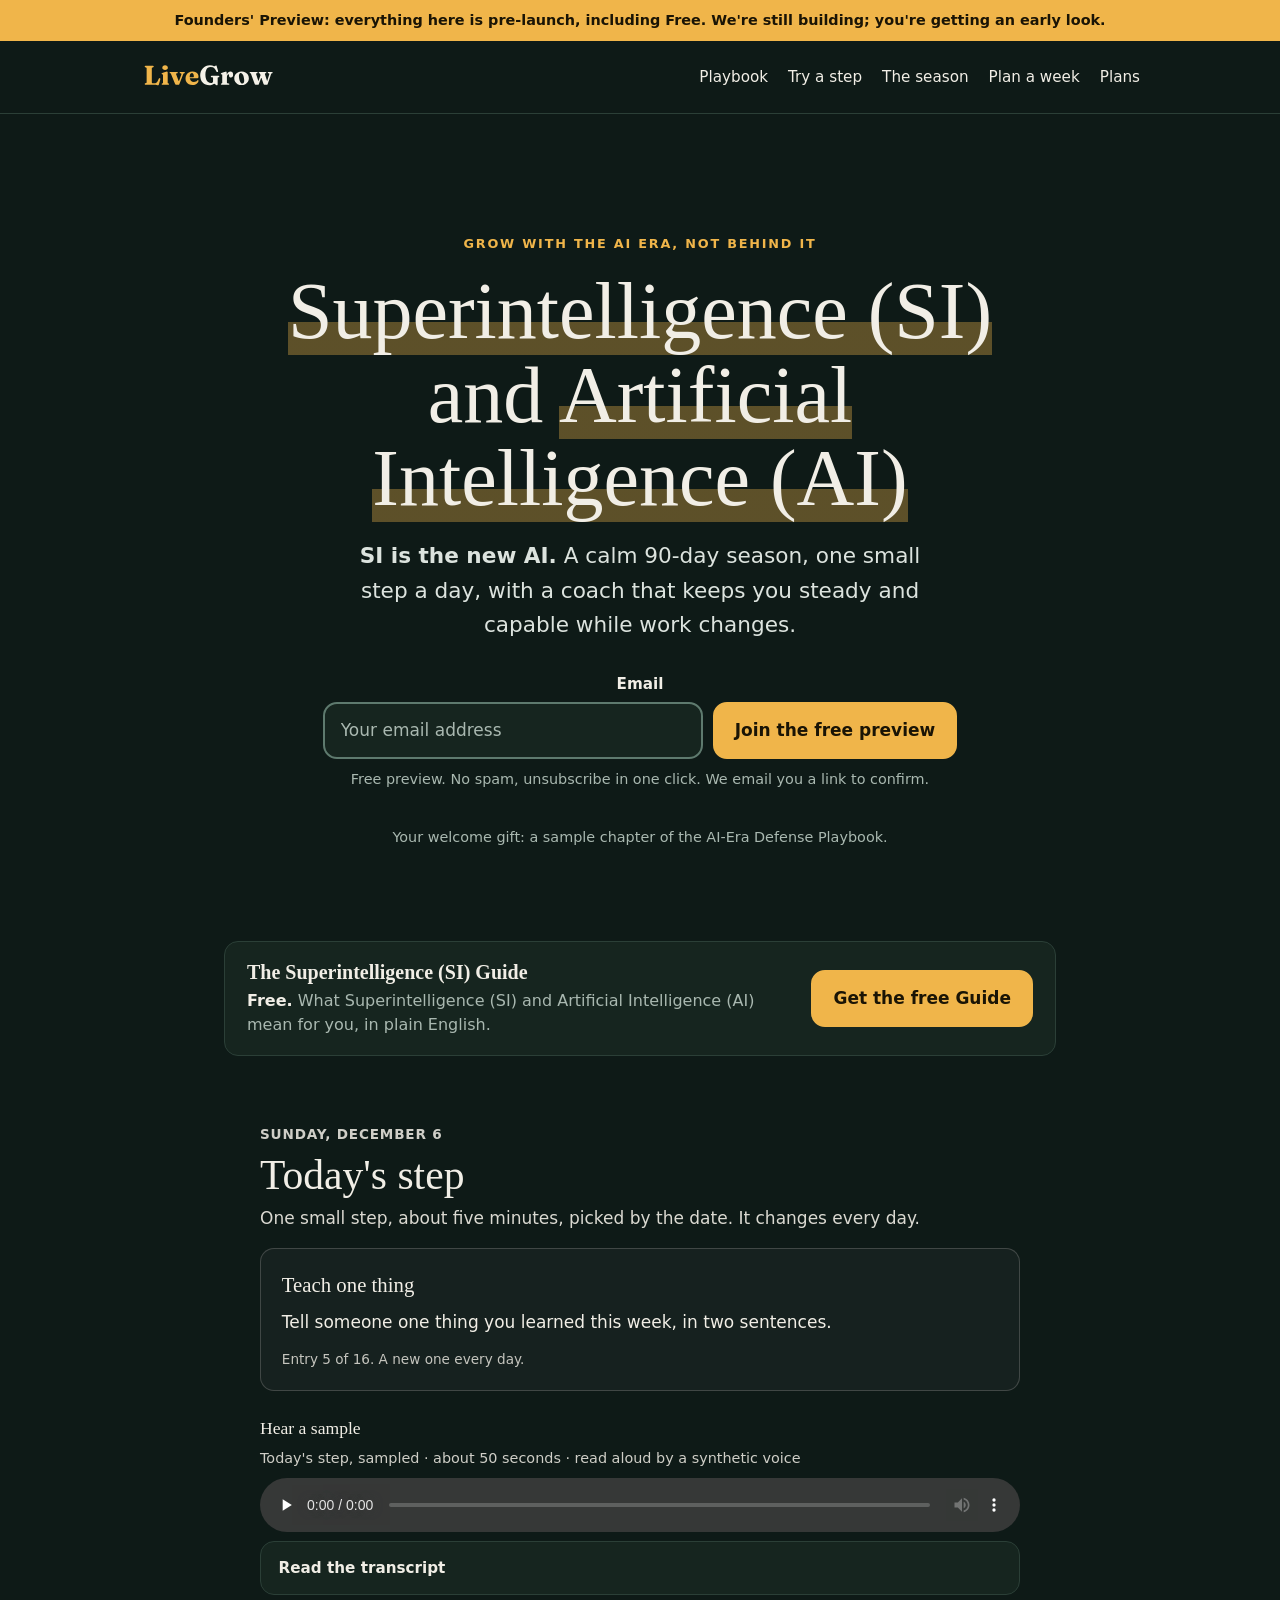
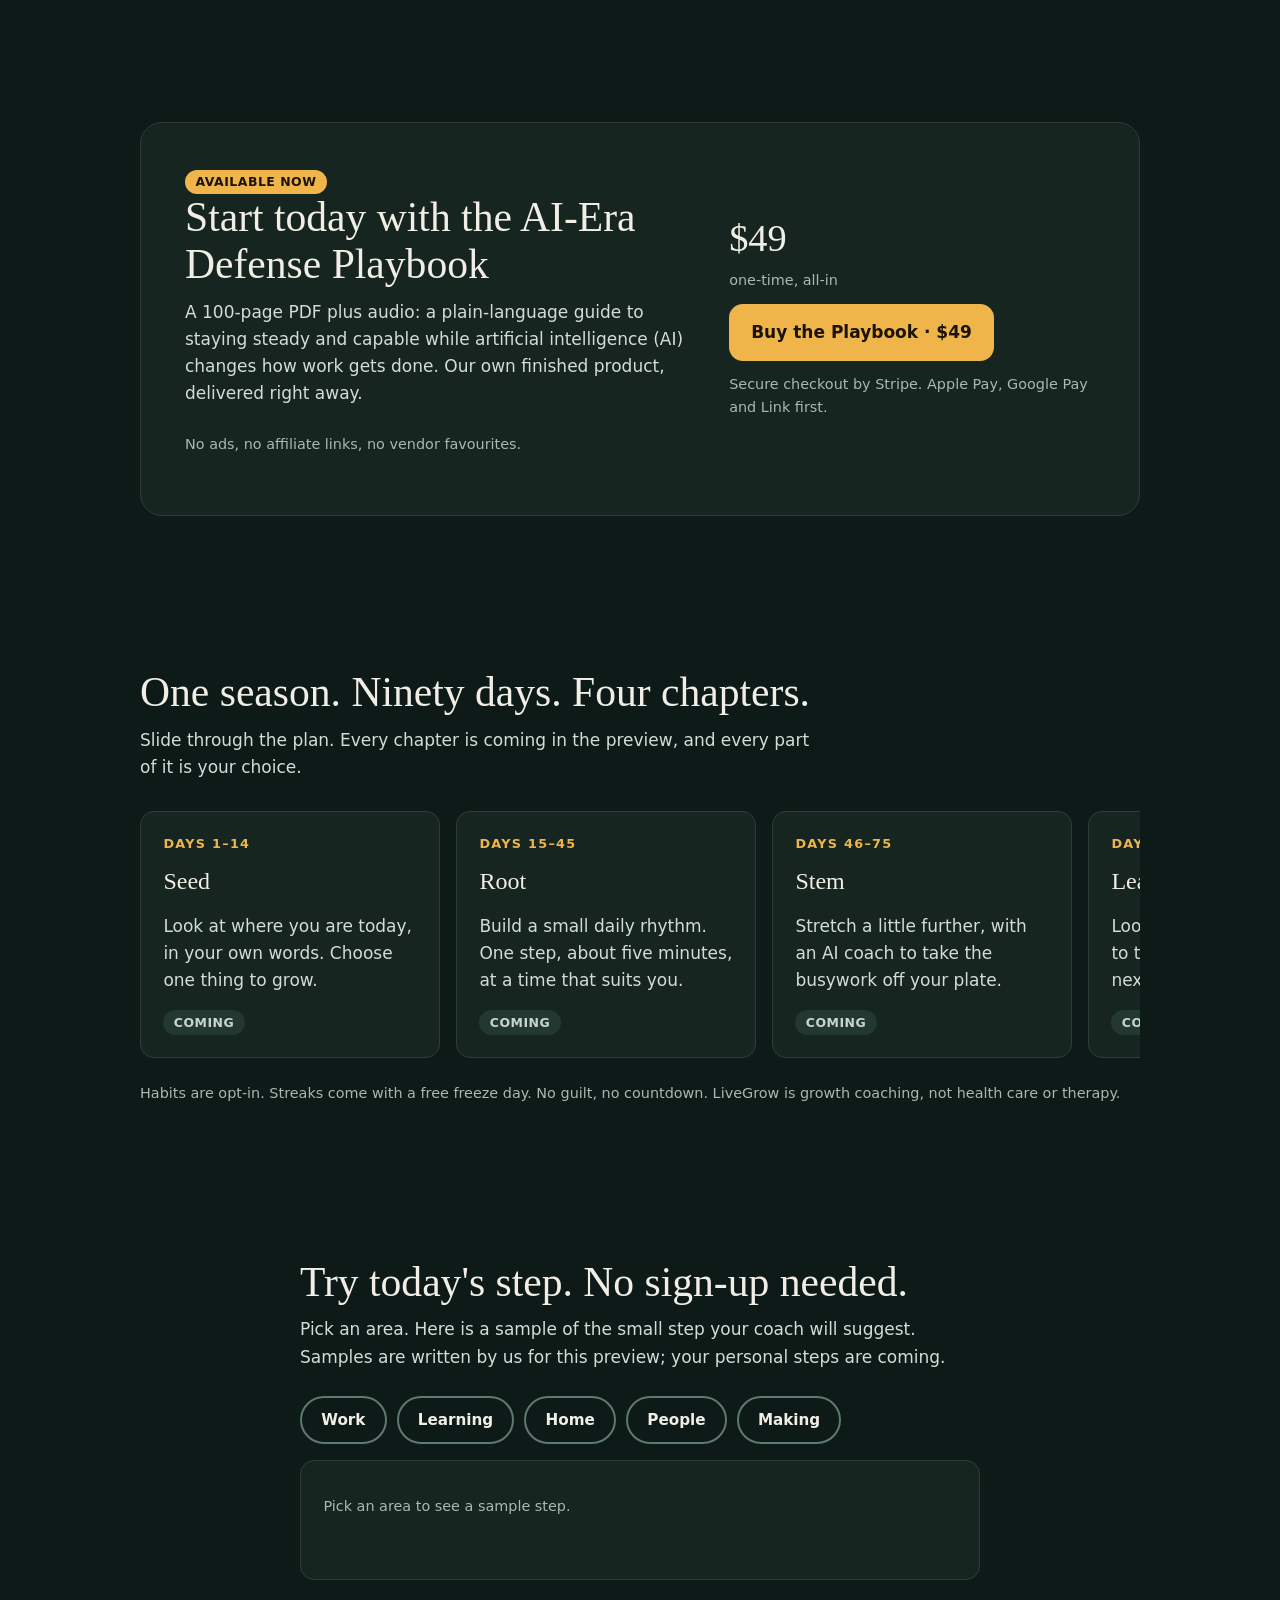
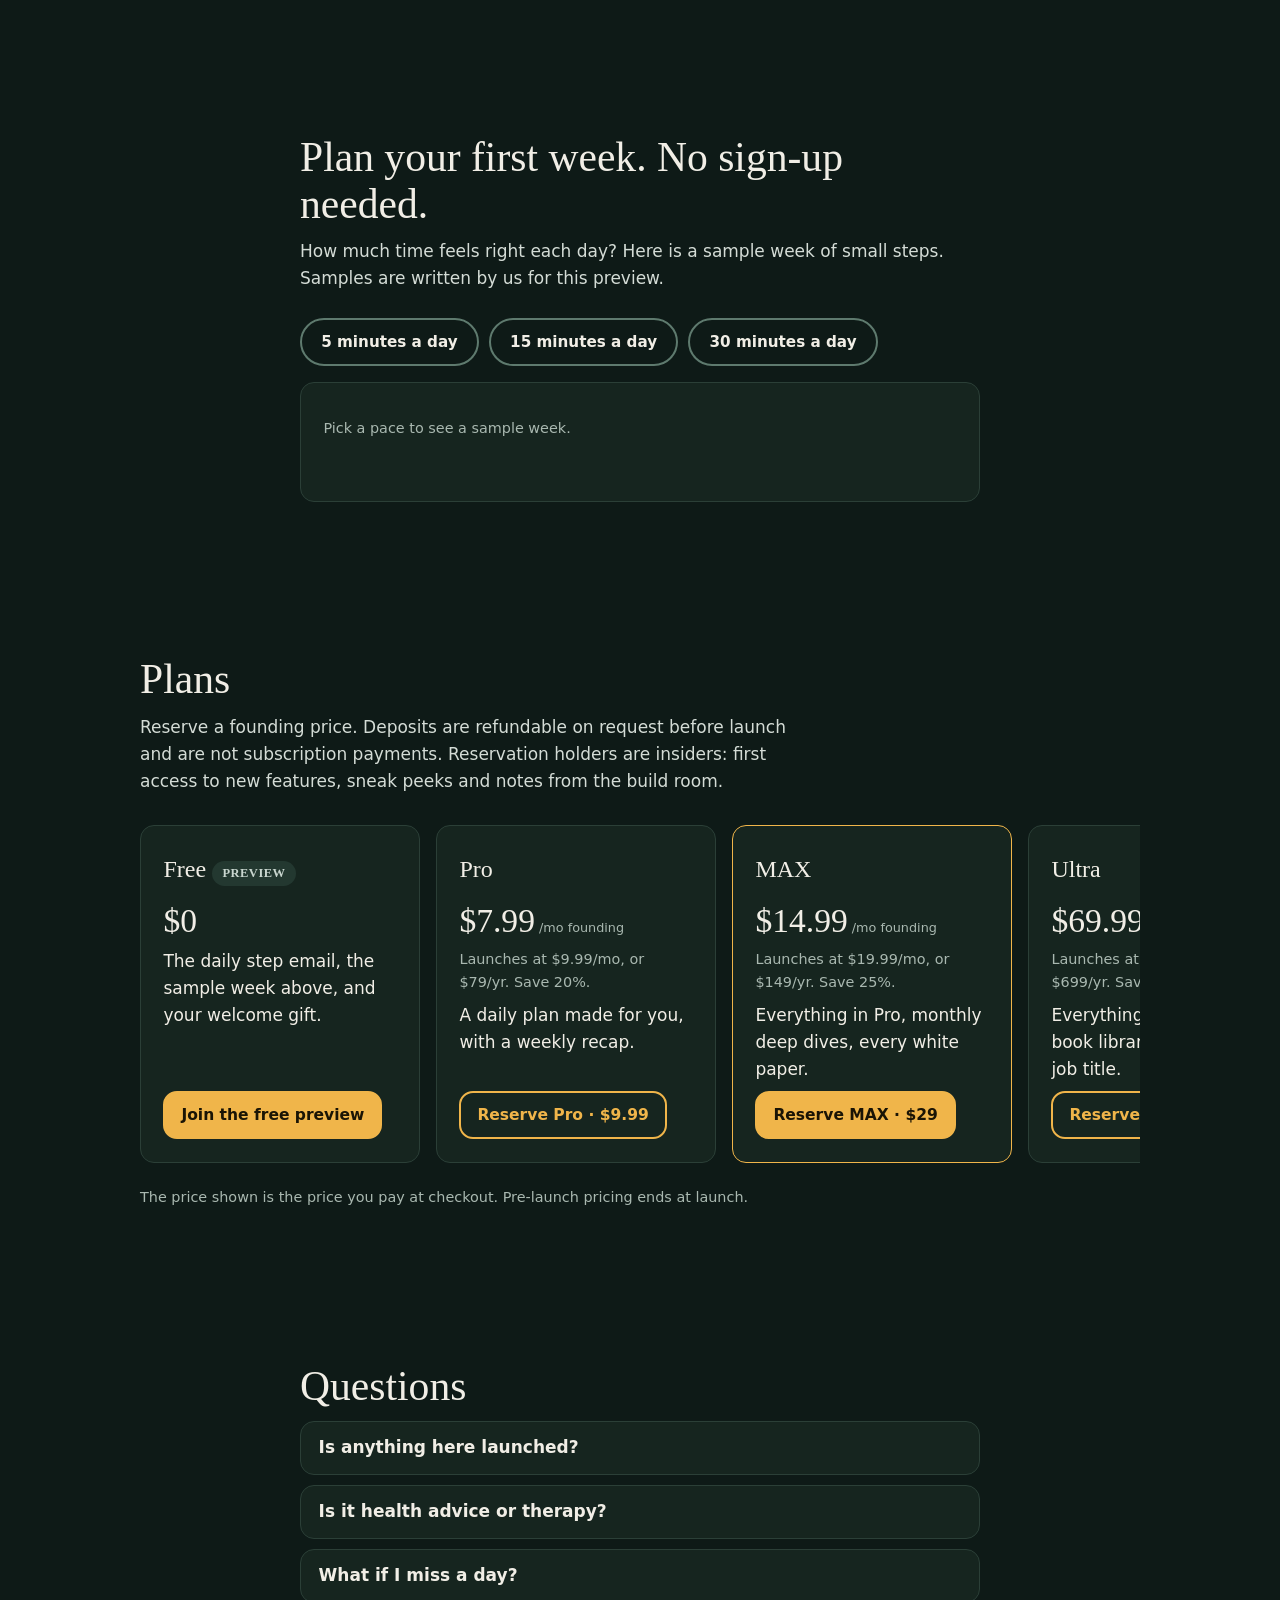
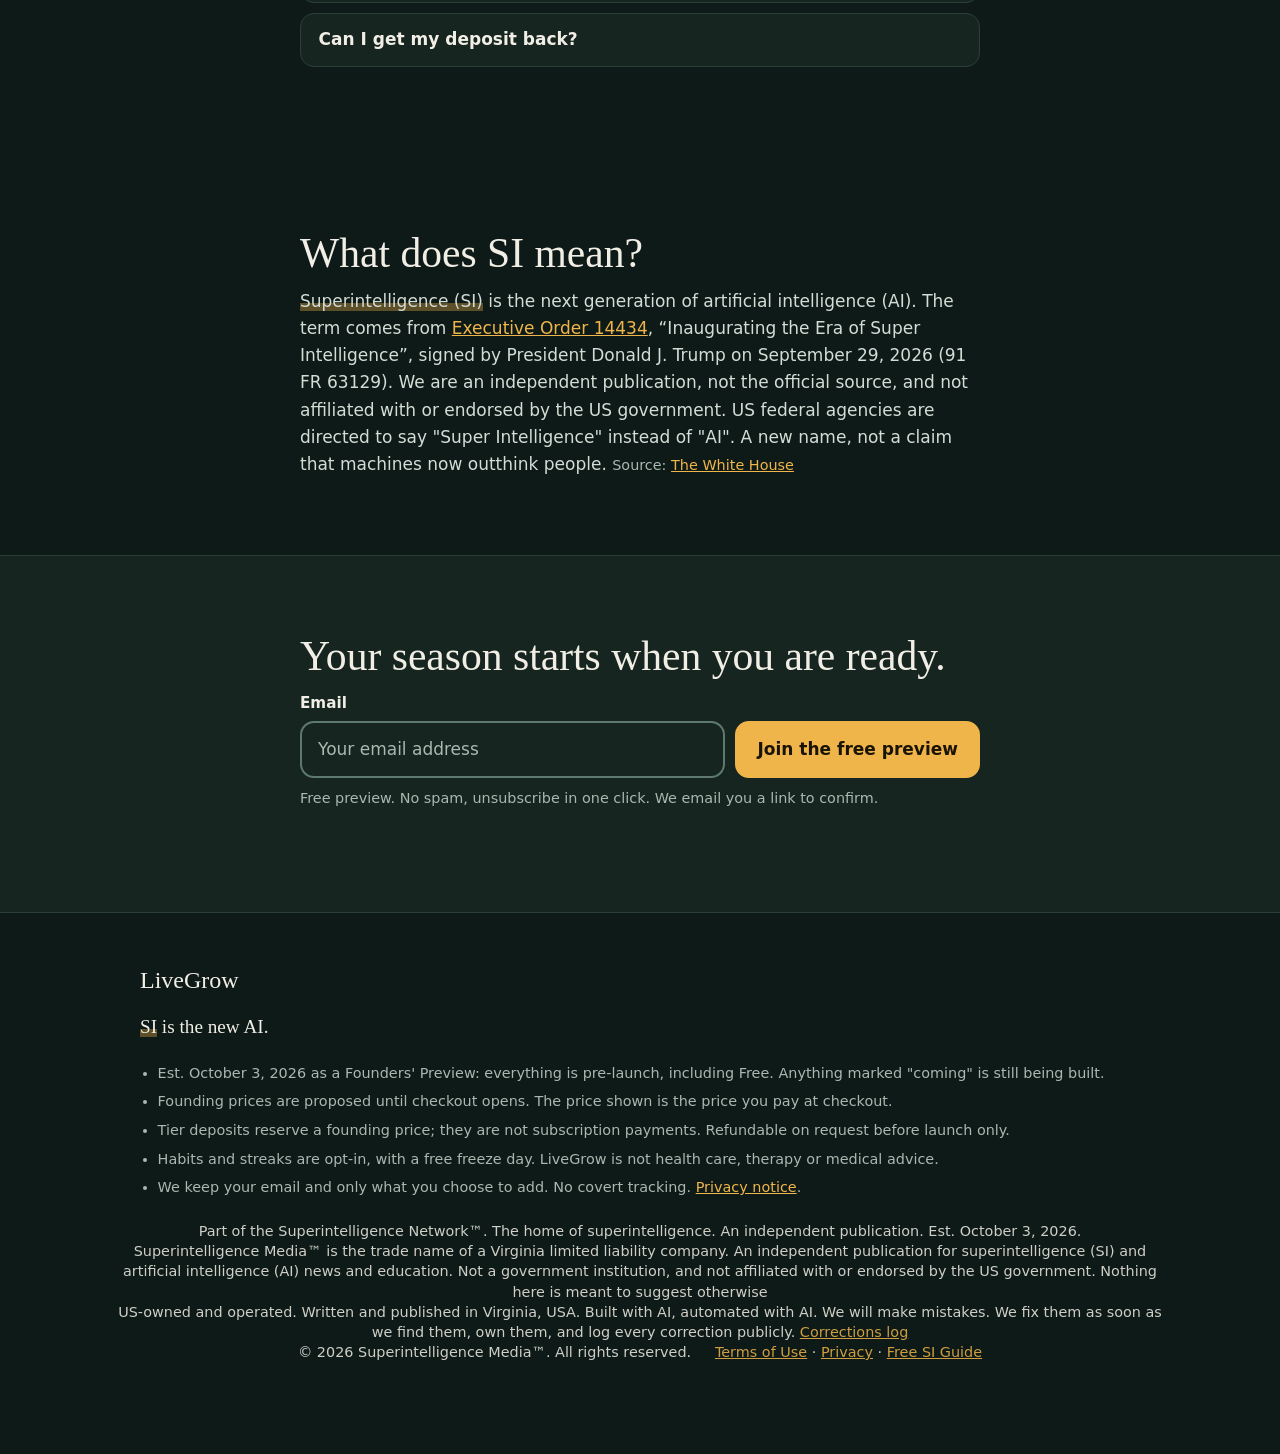
==== commit 9facd811: "Legal wordings A-E (approved 10-04) Co-Authored-By: Claude Sonnet 5.5 <noreply@anthropic.com>" ====
--- a/index.html
+++ b/index.html
@@ -138,7 +138,7 @@
 
 <section class="sec" aria-labelledby="si-h"><div class="wrap narrow">
   <h2 id="si-h">What does SI mean?</h2>
-  <p class="si-note"><span class="si">Superintelligence (SI)</span> is the next generation of artificial intelligence (AI). The term comes from <a href="https://www.federalregister.gov/d/2026-20321" target="_blank" rel="noopener noreferrer">Executive Order 14434<span class="sr"> (opens in a new tab)</span></a>, "Inaugurating the Era of Super Intelligence", signed by President Donald J. Trump on September 29, 2026 (91 FR 63129). US federal agencies are directed to say "Super Intelligence" instead of "AI". A new name, not a claim that machines now outthink people. We are an independent publication, not the official source, and not affiliated with or endorsed by the US government. <span class="src">Source: <a href="https://www.whitehouse.gov/presidential-actions/2026/09/inaugurating-the-era-of-super-intelligence/" target="_blank" rel="noopener">The White House<span class="sr"> (opens in a new tab)</span></a></span></p>
+  <p class="si-note"><span class="si">Superintelligence (SI)</span> is the next generation of artificial intelligence (AI). The term comes from <a href="https://www.federalregister.gov/d/2026-20321" target="_blank" rel="noopener noreferrer" aria-label="Executive Order 14434 in the Federal Register (opens in a new tab)">Executive Order 14434</a>, “Inaugurating the Era of Super Intelligence”, signed by President Donald J. Trump on September 29, 2026 (91 FR 63129). We are an independent publication, not the official source, and not affiliated with or endorsed by the US government. US federal agencies are directed to say "Super Intelligence" instead of "AI". A new name, not a claim that machines now outthink people. <span class="src">Source: <a href="https://www.whitehouse.gov/presidential-actions/2026/09/inaugurating-the-era-of-super-intelligence/" target="_blank" rel="noopener">The White House<span class="sr"> (opens in a new tab)</span></a></span></p>
 </div></section>
 
 <section class="sec closing" aria-labelledby="j2-h"><div class="wrap narrow">
@@ -169,7 +169,7 @@
   <li>Habits and streaks are opt-in, with a free freeze day. LiveGrow is not health care, therapy or medical advice.</li>
   <li>We keep your email and only what you choose to add. No covert tracking. <a href="https://siagentsignal.com/privacy.html" target="_blank" rel="noopener">Privacy notice<span class="sr"> (opens in a new tab)</span></a>.</li>
 </ul>
-</div><p class="trade-name"><span>Part of the Superintelligence Network™, the home of superintelligence. Est. October 3, 2026.</span> <span>Superintelligence Media™ is the trade name of a Virginia limited liability company. An independent publication for superintelligence (SI) and artificial intelligence (AI) news and education. Not a government institution, and not affiliated with or endorsed by the US government. Nothing here is meant to suggest otherwise</span> <span>© 2026 Superintelligence Media™. All rights reserved.</span> <span><a href="https://siagentsignal.com/terms.html" target="_blank" rel="noopener">Terms of Use</a> &middot; <a href="https://siagentsignal.com/privacy.html" target="_blank" rel="noopener">Privacy</a> &middot; <a href="https://siagentsignal.com/si/">Free SI Guide</a></span></p>
+</div><p class="trade-name"><span>Part of the Superintelligence Network™. The home of superintelligence. An independent publication. Est. October 3, 2026.</span> <span>Superintelligence Media™ is the trade name of a Virginia limited liability company. An independent publication for superintelligence (SI) and artificial intelligence (AI) news and education. Not a government institution, and not affiliated with or endorsed by the US government. Nothing here is meant to suggest otherwise</span> <span>US-owned and operated. Written and published in Virginia, USA. Built with AI, automated with AI. We will make mistakes. We fix them as soon as we find them, own them, and log every correction publicly. <a href="https://siagentsignal.com/corrections.html" target="_blank" rel="noopener">Corrections log</a></span> <span>© 2026 Superintelligence Media™. All rights reserved.</span> <span><a href="https://siagentsignal.com/terms.html" target="_blank" rel="noopener">Terms of Use</a> &middot; <a href="https://siagentsignal.com/privacy.html" target="_blank" rel="noopener">Privacy</a> &middot; <a href="https://siagentsignal.com/si/">Free SI Guide</a></span></p>
 </footer>
 <dialog id="co" aria-labelledby="co-h">
   <div class="co-in">
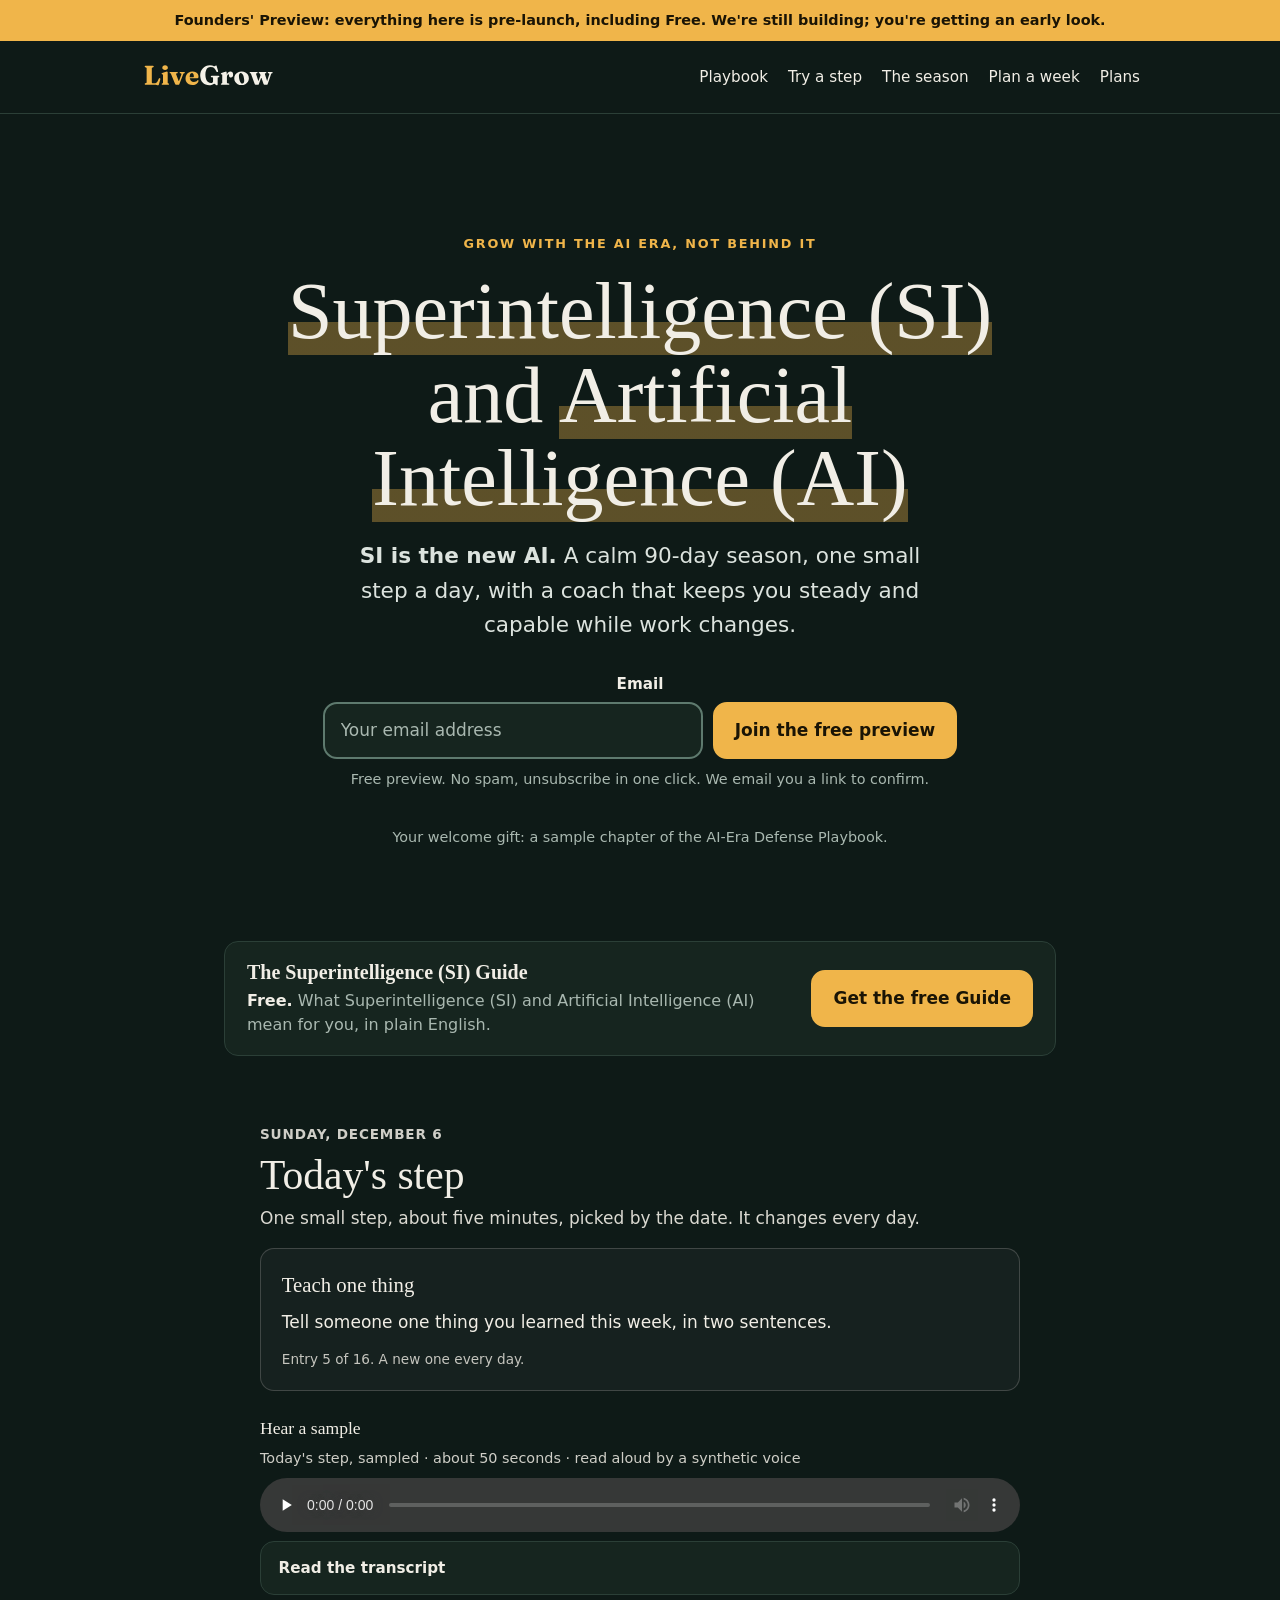
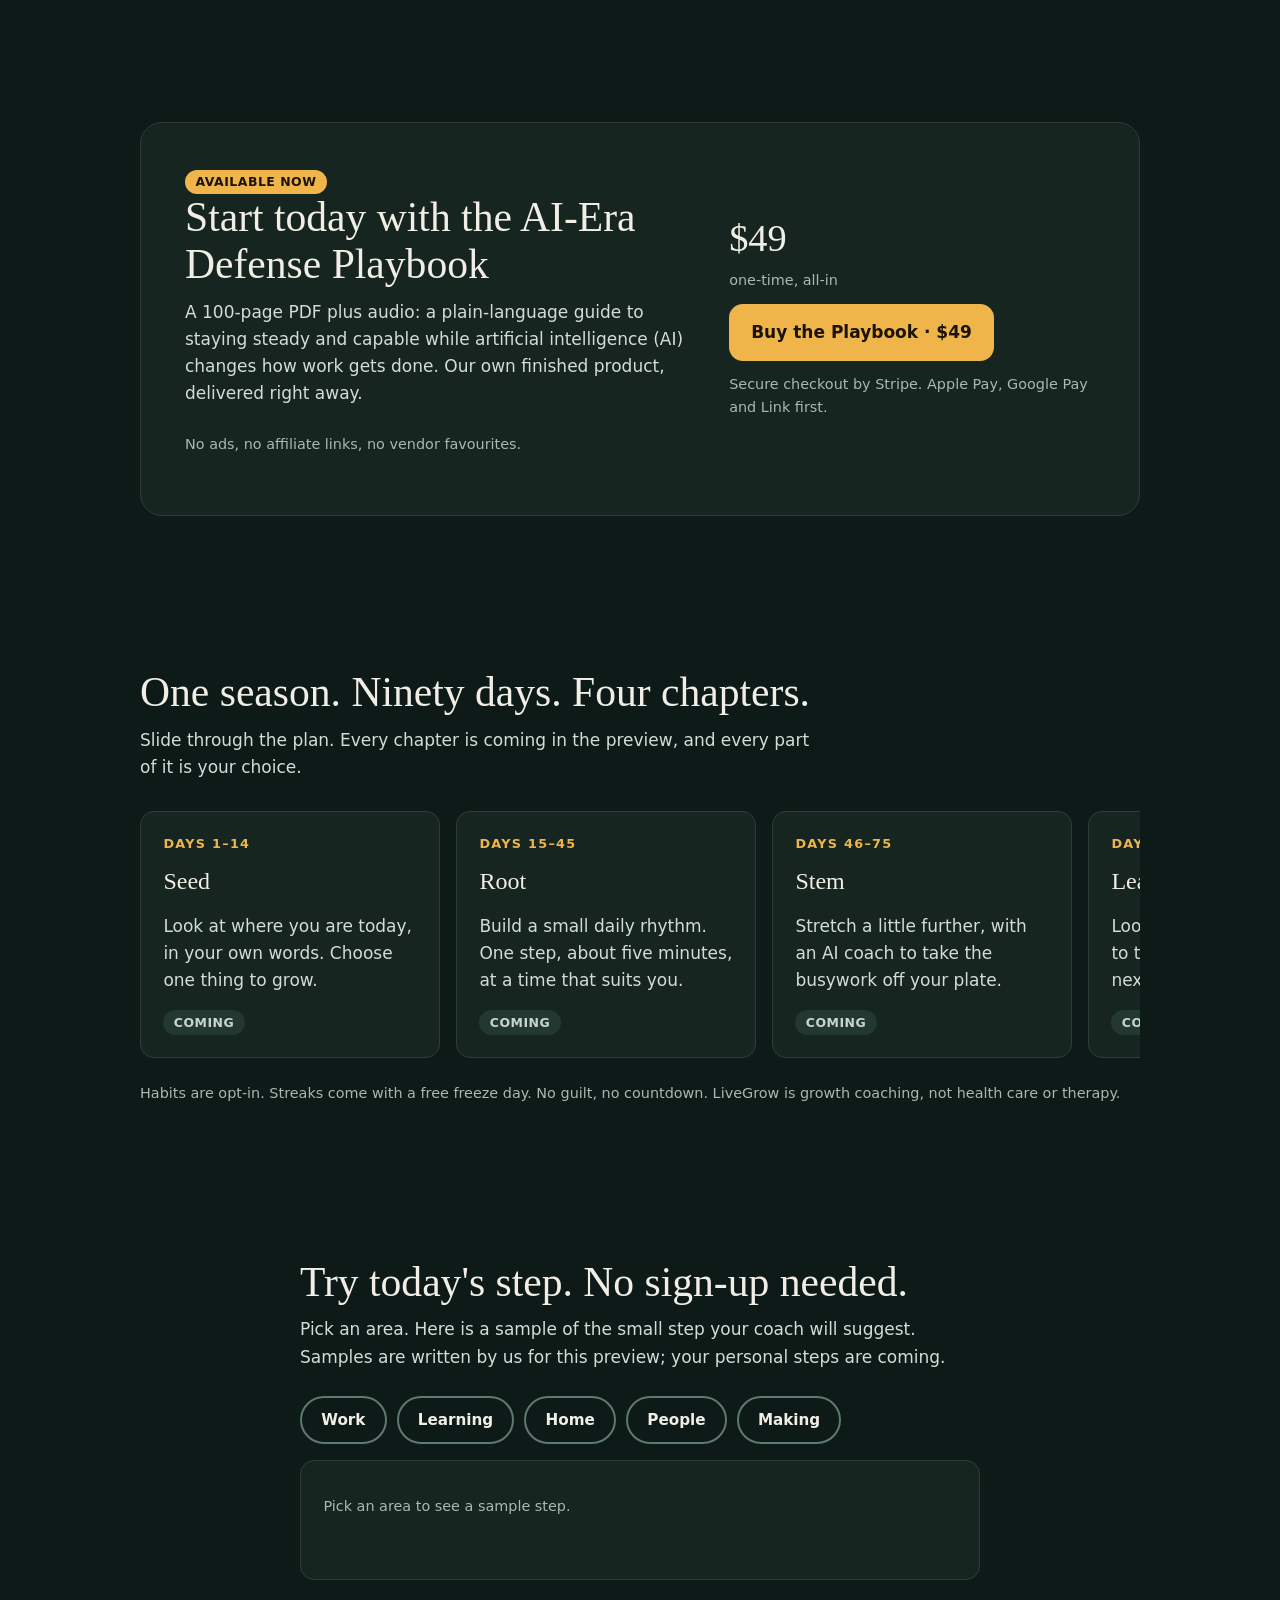
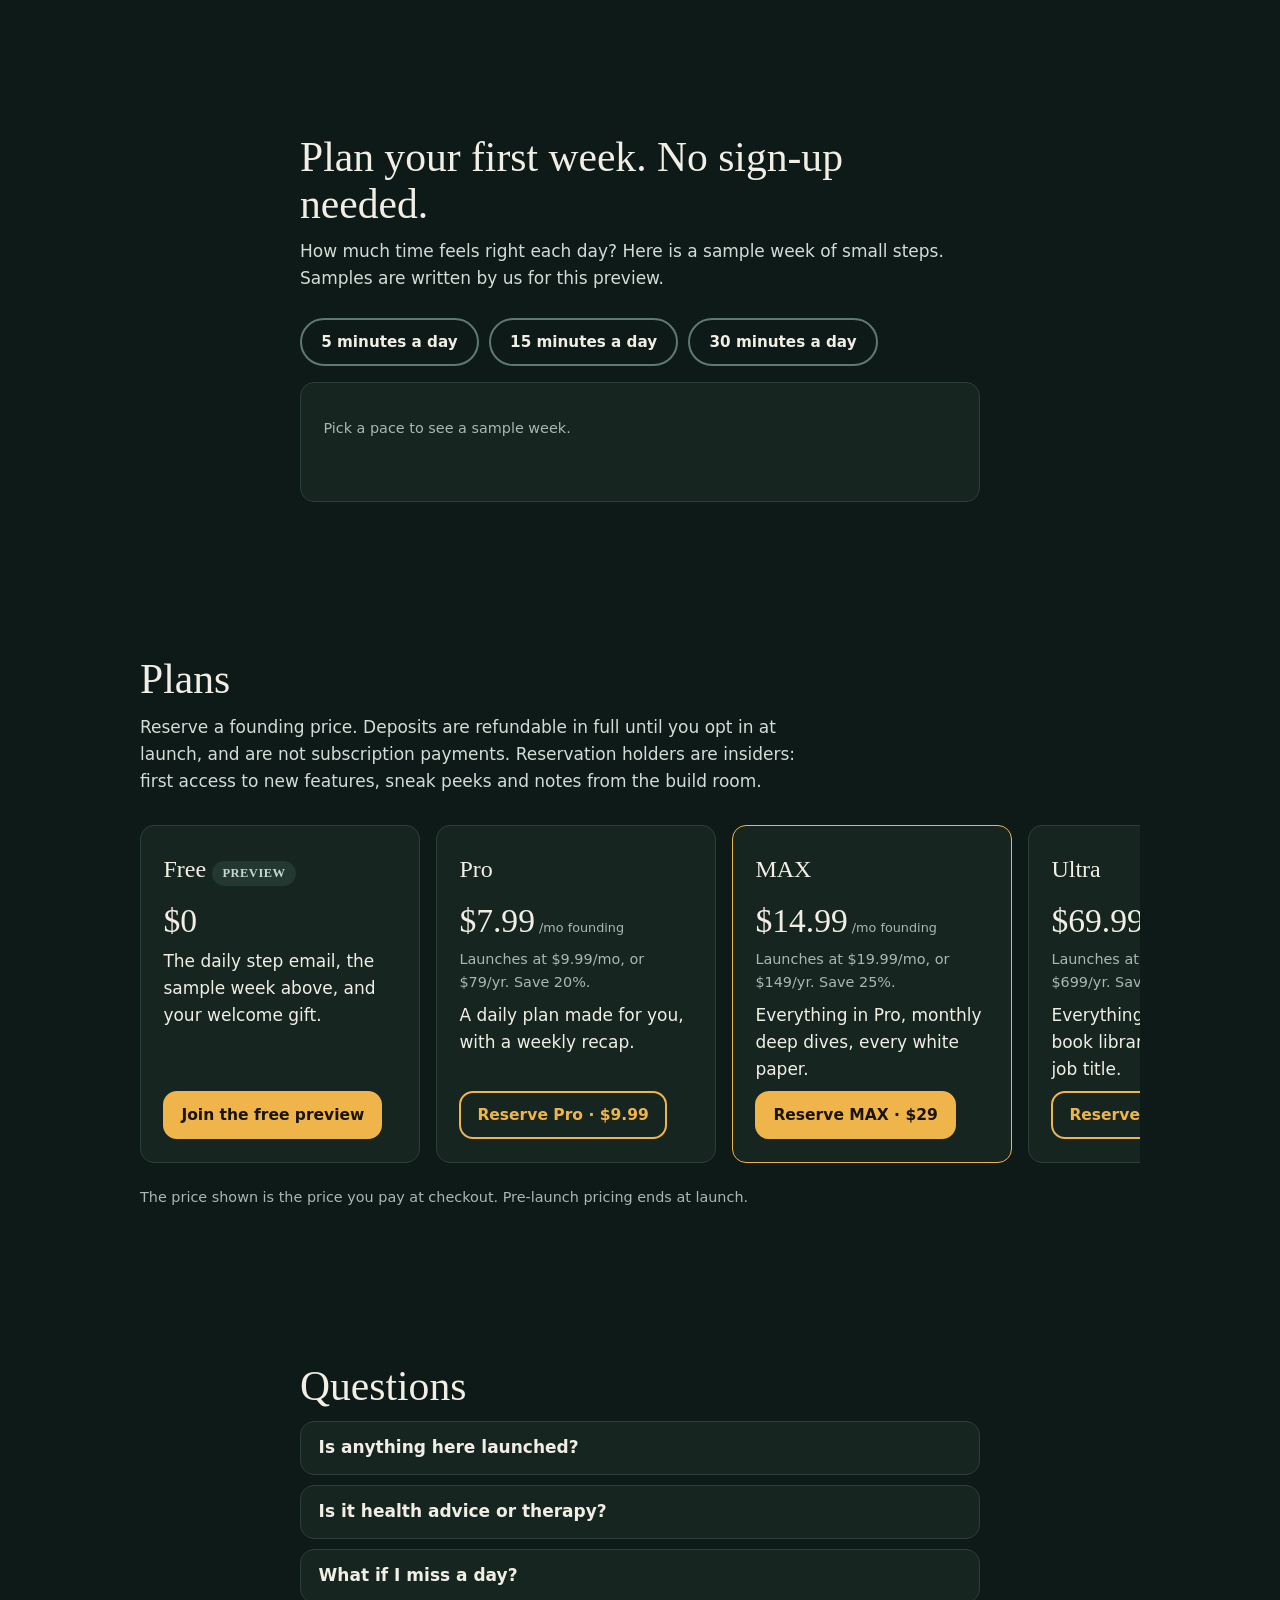
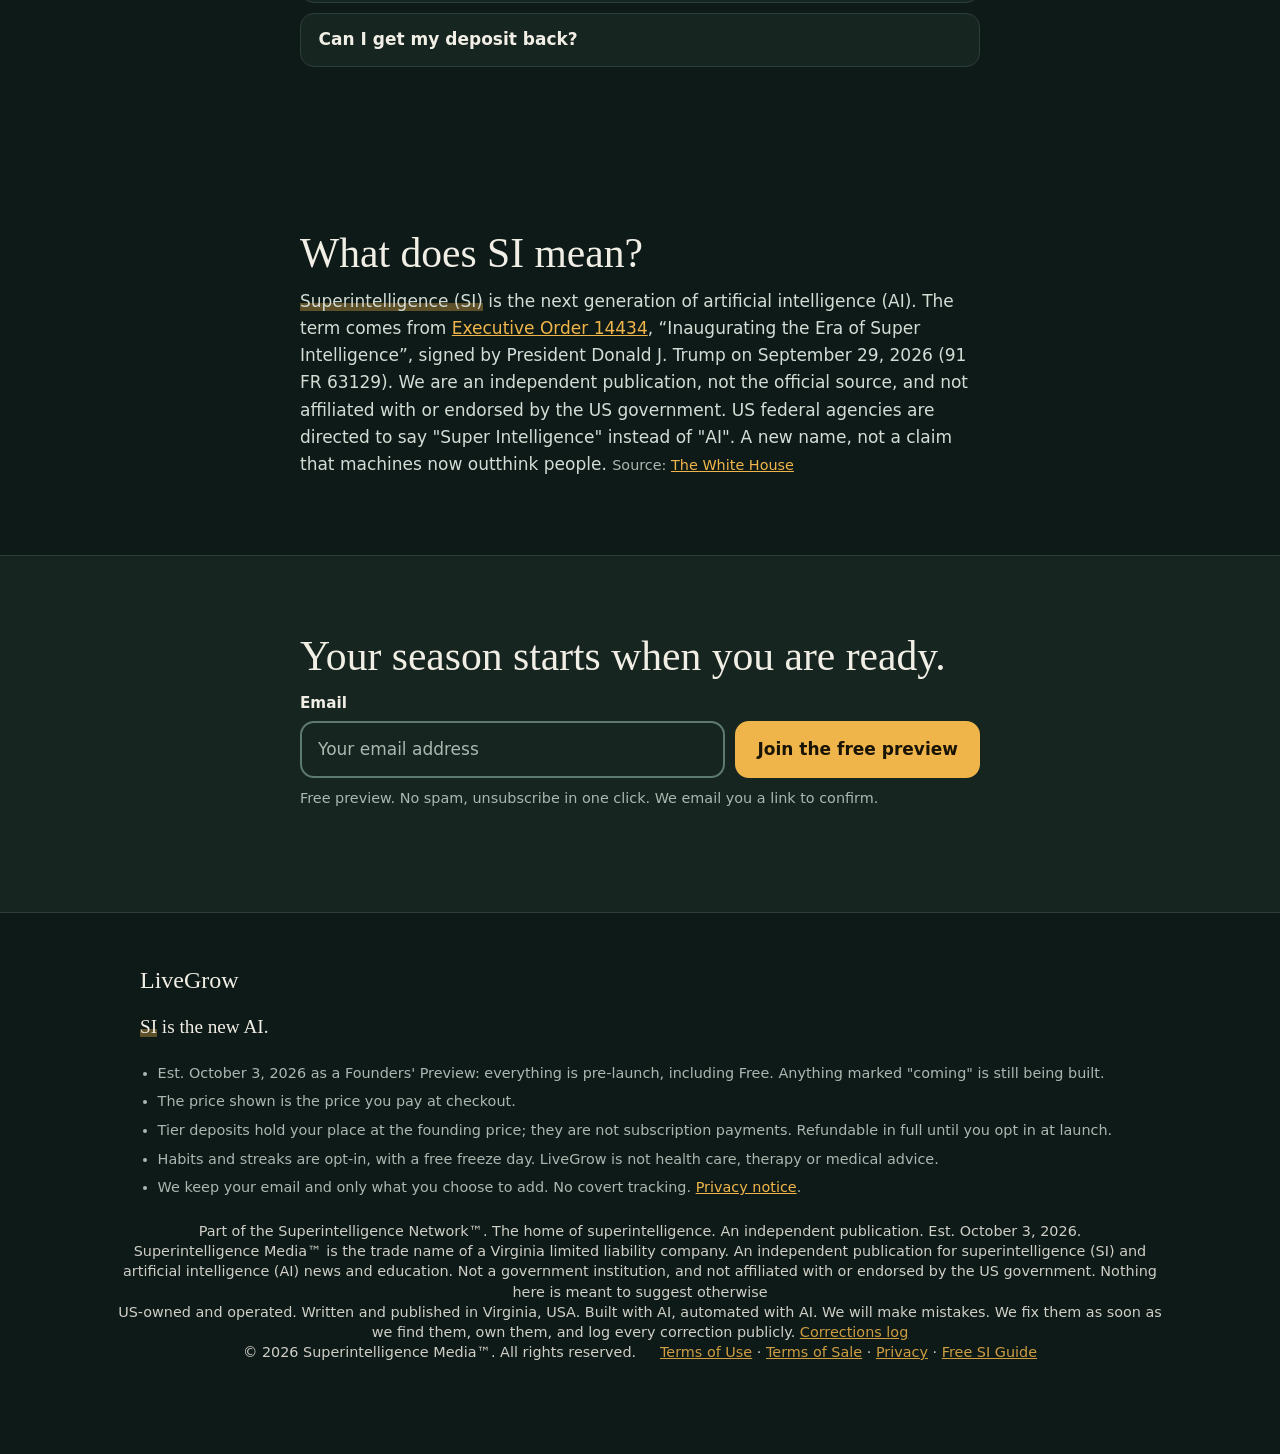
==== commit 9e2fe0f2: "Terms coverage: Buy/Reserve copy matches the Terms of Sale + footer link Board 13-189 / LEGAL-PUSH 2" ====
--- a/index.html
+++ b/index.html
@@ -81,7 +81,7 @@
       <p class="lede">A 100-page PDF plus audio: a plain-language guide to staying steady and capable while artificial intelligence (AI) changes how work gets done. Our own finished product, delivered right away.</p>
       <p class="small">No ads, no affiliate links, no vendor favourites.</p>
     </div>
-    <div class="buy"><span class="price">$49</span><span class="small">one-time, all-in</span><button class="btn js-buy" type="button">Buy the Playbook · $49</button><span class="small">Secure checkout by Stripe. Apple Pay, Google Pay and Link first.</span></div>
+    <div class="buy"><span class="price">$49</span><span class="small">one-time, all-in</span><button data-pay-url="https://buy.stripe.com/eVqcN45OB50a1e07Jc8Vi0v?client_reference_id=livegroweveryday-com" class="btn js-buy" type="button">Buy the Playbook · $49</button><span class="small">Secure checkout by Stripe. Apple Pay, Google Pay and Link first.</span></div>
   </div>
 </div></section>
 
@@ -118,12 +118,12 @@
 
 <section class="sec" id="plans" aria-labelledby="pl-h"><div class="wrap">
   <h2 id="pl-h">Plans</h2>
-  <p class="lede">Reserve a founding price. Deposits are refundable on request before launch and are not subscription payments. Reservation holders are insiders: first access to new features, sneak peeks and notes from the build room.</p>
+  <p class="lede">Reserve a founding price. Deposits are refundable in full until you opt in at launch, and are not subscription payments. Reservation holders are insiders: first access to new features, sneak peeks and notes from the build room.</p>
   <div class="snap plans" tabindex="0" role="region" aria-label="Plans. Swipe, or use the arrow keys.">
     <article class="plan"><h3>Free <span class="pill">Preview</span></h3><p class="pp">$0</p><p>The daily step email, the sample week above, and your welcome gift.</p><a class="btn sm" href="#top">Join the free preview</a></article>
-    <article class="plan"><h3>Pro</h3><p class="pp">$7.99<small>/mo founding</small></p><p class="small">Launches at $9.99/mo, or $79/yr. Save 20%.</p><p>A daily plan made for you, with a weekly recap.</p><button class="btn sm line js-reserve" type="button" data-tier="pro">Reserve Pro · $9.99</button></article>
-    <article class="plan hero-plan"><h3>MAX</h3><p class="pp">$14.99<small>/mo founding</small></p><p class="small">Launches at $19.99/mo, or $149/yr. Save 25%.</p><p>Everything in Pro, monthly deep dives, every white paper.</p><button class="btn sm js-reserve" type="button" data-tier="max">Reserve MAX · $29</button></article>
-    <article class="plan"><h3>Ultra</h3><p class="pp">$69.99<small>/mo founding</small></p><p class="small">Launches at $99.99/mo, or $699/yr. Save 30%.</p><p>Everything in MAX, the 21-book library, training by job title.</p><button class="btn sm line js-reserve" type="button" data-tier="ultra">Reserve Ultra · $99</button></article>
+    <article class="plan"><h3>Pro</h3><p class="pp">$7.99<small>/mo founding</small></p><p class="small">Launches at $9.99/mo, or $79/yr. Save 20%.</p><p>A daily plan made for you, with a weekly recap.</p><button data-pay-url="https://buy.stripe.com/3cI9ASfpb64e4qc3sW8Vi0w?client_reference_id=livegroweveryday-com" class="btn sm line js-reserve" type="button" data-tier="pro">Reserve Pro · $9.99</button></article>
+    <article class="plan hero-plan"><h3>MAX</h3><p class="pp">$14.99<small>/mo founding</small></p><p class="small">Launches at $19.99/mo, or $149/yr. Save 25%.</p><p>Everything in Pro, monthly deep dives, every white paper.</p><button data-pay-url="https://buy.stripe.com/4gMbJ0dh3gISaOA1kO8Vi0x?client_reference_id=livegroweveryday-com" class="btn sm js-reserve" type="button" data-tier="max">Reserve MAX · $29</button></article>
+    <article class="plan"><h3>Ultra</h3><p class="pp">$69.99<small>/mo founding</small></p><p class="small">Launches at $99.99/mo, or $699/yr. Save 30%.</p><p>Everything in MAX, the 21-book library, training by job title.</p><button data-pay-url="https://buy.stripe.com/4gMfZggtf8cme0Me7A8Vi0y?client_reference_id=livegroweveryday-com" class="btn sm line js-reserve" type="button" data-tier="ultra">Reserve Ultra · $99</button></article>
   </div>
   <p class="fine">The price shown is the price you pay at checkout. Pre-launch pricing ends at launch.</p>
 </div></section>
@@ -164,12 +164,12 @@
   <p class="tag"><span class="si">SI</span> is the new AI.</p>
   <ul class="fineprint">
   <li>Est. October 3, 2026 as a Founders' Preview: everything is pre-launch, including Free. Anything marked "coming" is still being built.</li>
-  <li>Founding prices are proposed until checkout opens. The price shown is the price you pay at checkout.</li>
-  <li>Tier deposits reserve a founding price; they are not subscription payments. Refundable on request before launch only.</li>
+  <li>The price shown is the price you pay at checkout.</li>
+  <li>Tier deposits hold your place at the founding price; they are not subscription payments. Refundable in full until you opt in at launch.</li>
   <li>Habits and streaks are opt-in, with a free freeze day. LiveGrow is not health care, therapy or medical advice.</li>
   <li>We keep your email and only what you choose to add. No covert tracking. <a href="https://siagentsignal.com/privacy.html" target="_blank" rel="noopener">Privacy notice<span class="sr"> (opens in a new tab)</span></a>.</li>
 </ul>
-</div><p class="trade-name"><span>Part of the Superintelligence Network™. The home of superintelligence. An independent publication. Est. October 3, 2026.</span> <span>Superintelligence Media™ is the trade name of a Virginia limited liability company. An independent publication for superintelligence (SI) and artificial intelligence (AI) news and education. Not a government institution, and not affiliated with or endorsed by the US government. Nothing here is meant to suggest otherwise</span> <span>US-owned and operated. Written and published in Virginia, USA. Built with AI, automated with AI. We will make mistakes. We fix them as soon as we find them, own them, and log every correction publicly. <a href="https://siagentsignal.com/corrections.html" target="_blank" rel="noopener">Corrections log</a></span> <span>© 2026 Superintelligence Media™. All rights reserved.</span> <span><a href="https://siagentsignal.com/terms.html" target="_blank" rel="noopener">Terms of Use</a> &middot; <a href="https://siagentsignal.com/privacy.html" target="_blank" rel="noopener">Privacy</a> &middot; <a href="https://siagentsignal.com/si/">Free SI Guide</a></span></p>
+</div><p class="trade-name"><span>Part of the Superintelligence Network™. The home of superintelligence. An independent publication. Est. October 3, 2026.</span> <span>Superintelligence Media™ is the trade name of a Virginia limited liability company. An independent publication for superintelligence (SI) and artificial intelligence (AI) news and education. Not a government institution, and not affiliated with or endorsed by the US government. Nothing here is meant to suggest otherwise</span> <span>US-owned and operated. Written and published in Virginia, USA. Built with AI, automated with AI. We will make mistakes. We fix them as soon as we find them, own them, and log every correction publicly. <a href="https://siagentsignal.com/corrections.html" target="_blank" rel="noopener">Corrections log</a></span> <span>© 2026 Superintelligence Media™. All rights reserved.</span> <span><a href="https://siagentsignal.com/terms.html" target="_blank" rel="noopener">Terms of Use</a> &middot; <a href="https://siagentsignal.com/terms-of-sale.html" target="_blank" rel="noopener">Terms of Sale</a> &middot; <a href="https://siagentsignal.com/privacy.html" target="_blank" rel="noopener">Privacy</a> &middot; <a href="https://siagentsignal.com/si/">Free SI Guide</a></span></p>
 </footer>
 <dialog id="co" aria-labelledby="co-h">
   <div class="co-in">
@@ -177,7 +177,7 @@
     <ol class="co-list">
       <li><i>1</i><div><div class="lbl">What you get</div><ul id="coGet"></ul></div></li>
       <li><i>2</i><div><div class="lbl">Price</div><div class="val" id="coPrice"></div></div></li>
-      <li><i>3</i><div><div class="lbl">Your saving</div><div class="val" id="coSave"></div></div></li>
+      <li><i>3</i><div><div class="lbl">Good to know</div><div class="val" id="coSave"></div></div></li>
     </ol>
     <div class="pay">
       <button class="btn" type="button" id="coPay">Reserve</button>
@@ -186,7 +186,7 @@
     </div>
     <p class="status" id="coStatus" aria-live="polite"></p>
     <div class="x">
-      <span class="small">Secure checkout by Stripe. Apple Pay, Google Pay and Link come before card entry.</span>
+      <span class="small">Secure checkout by Stripe. Apple Pay, Google Pay and Link come before card entry. See the <a href="https://siagentsignal.com/terms-of-sale.html" target="_blank" rel="noopener">Terms of Sale</a>.</span>
       <button class="notnow" type="button" id="coClose">Not now</button>
     </div>
   </div>
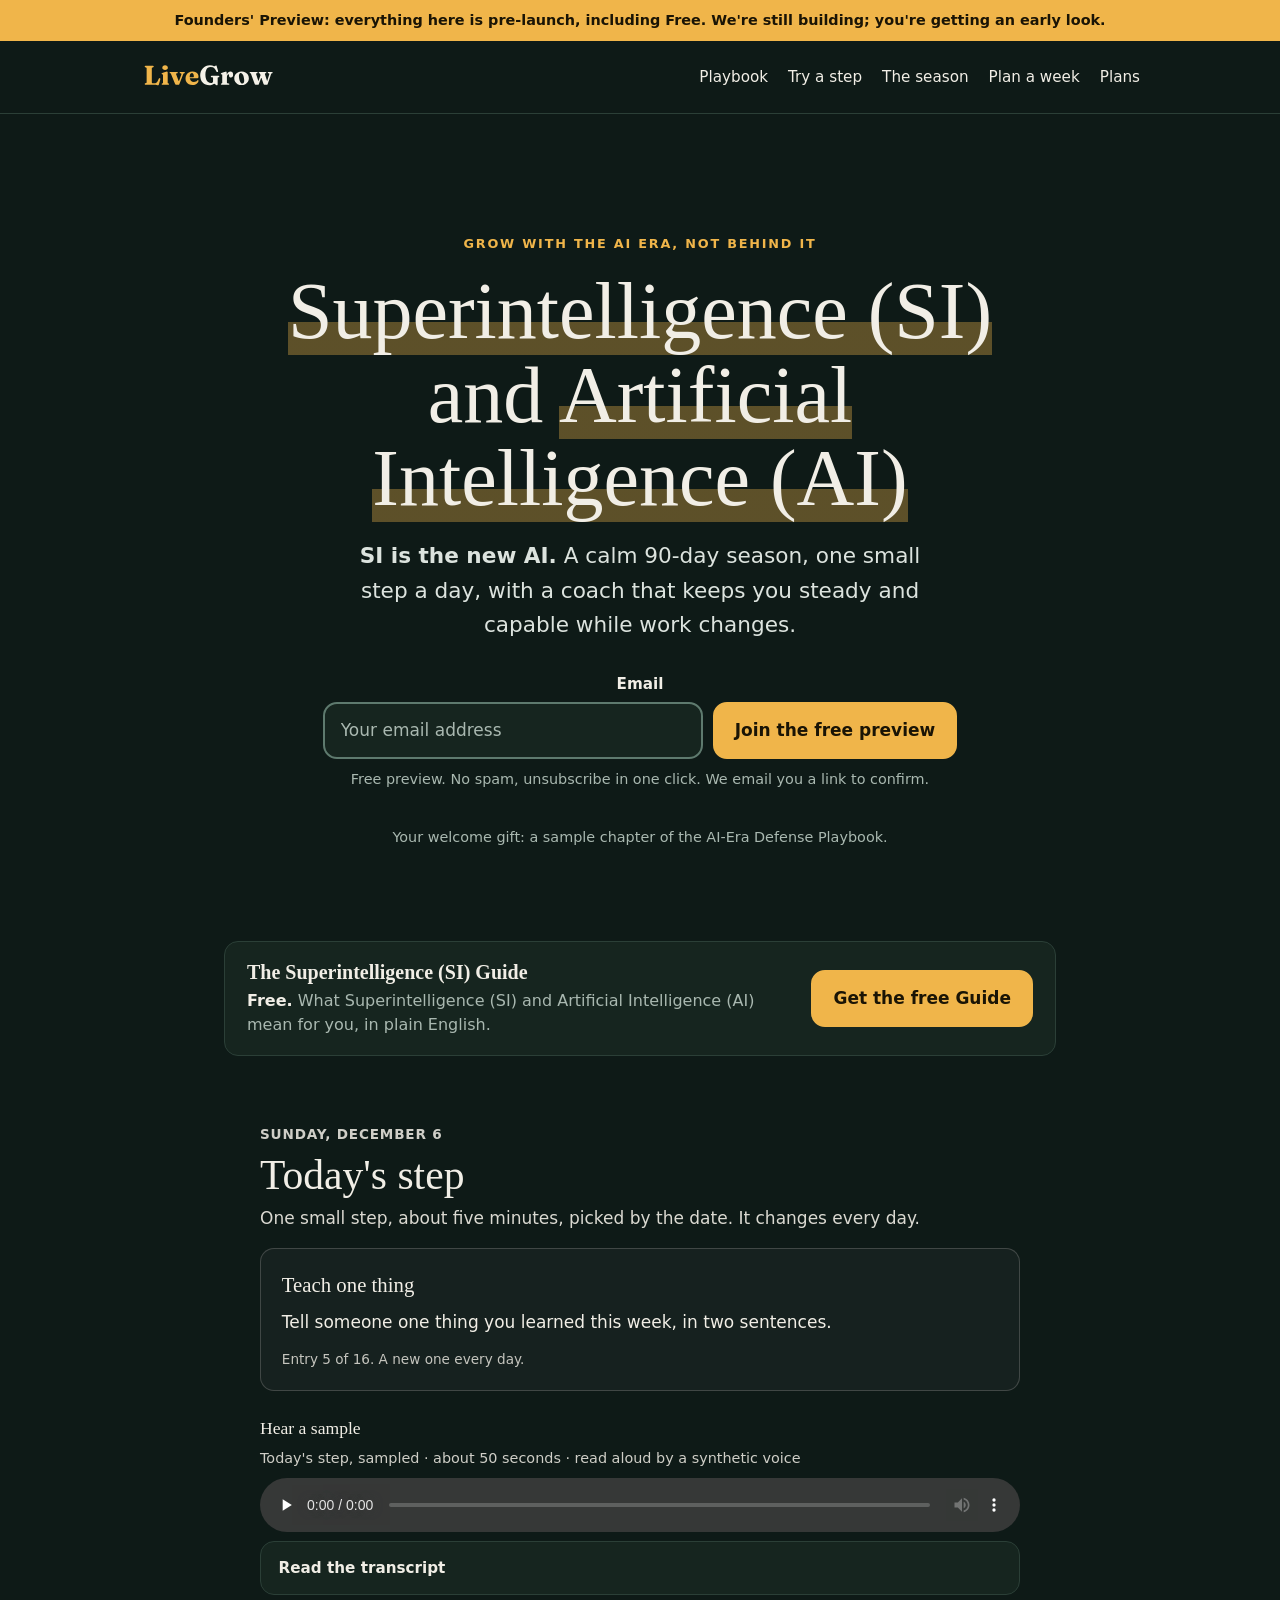
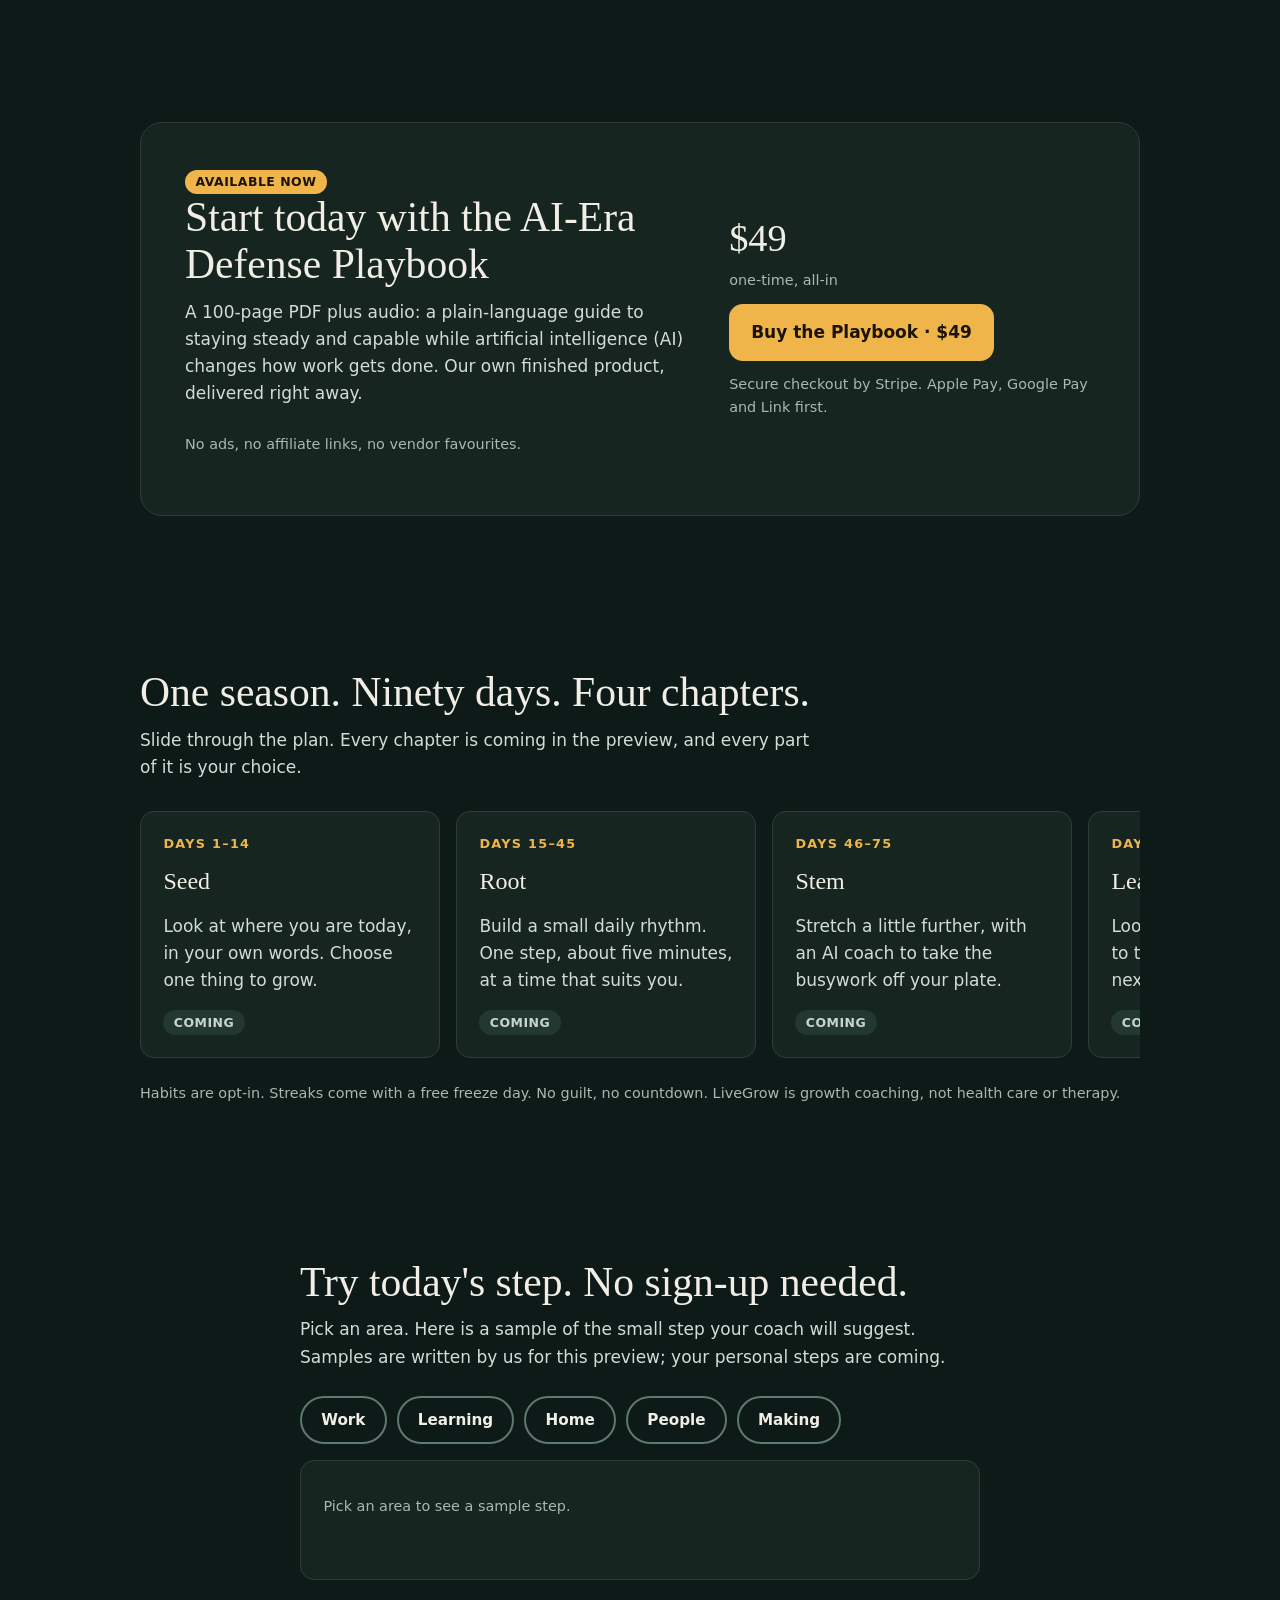
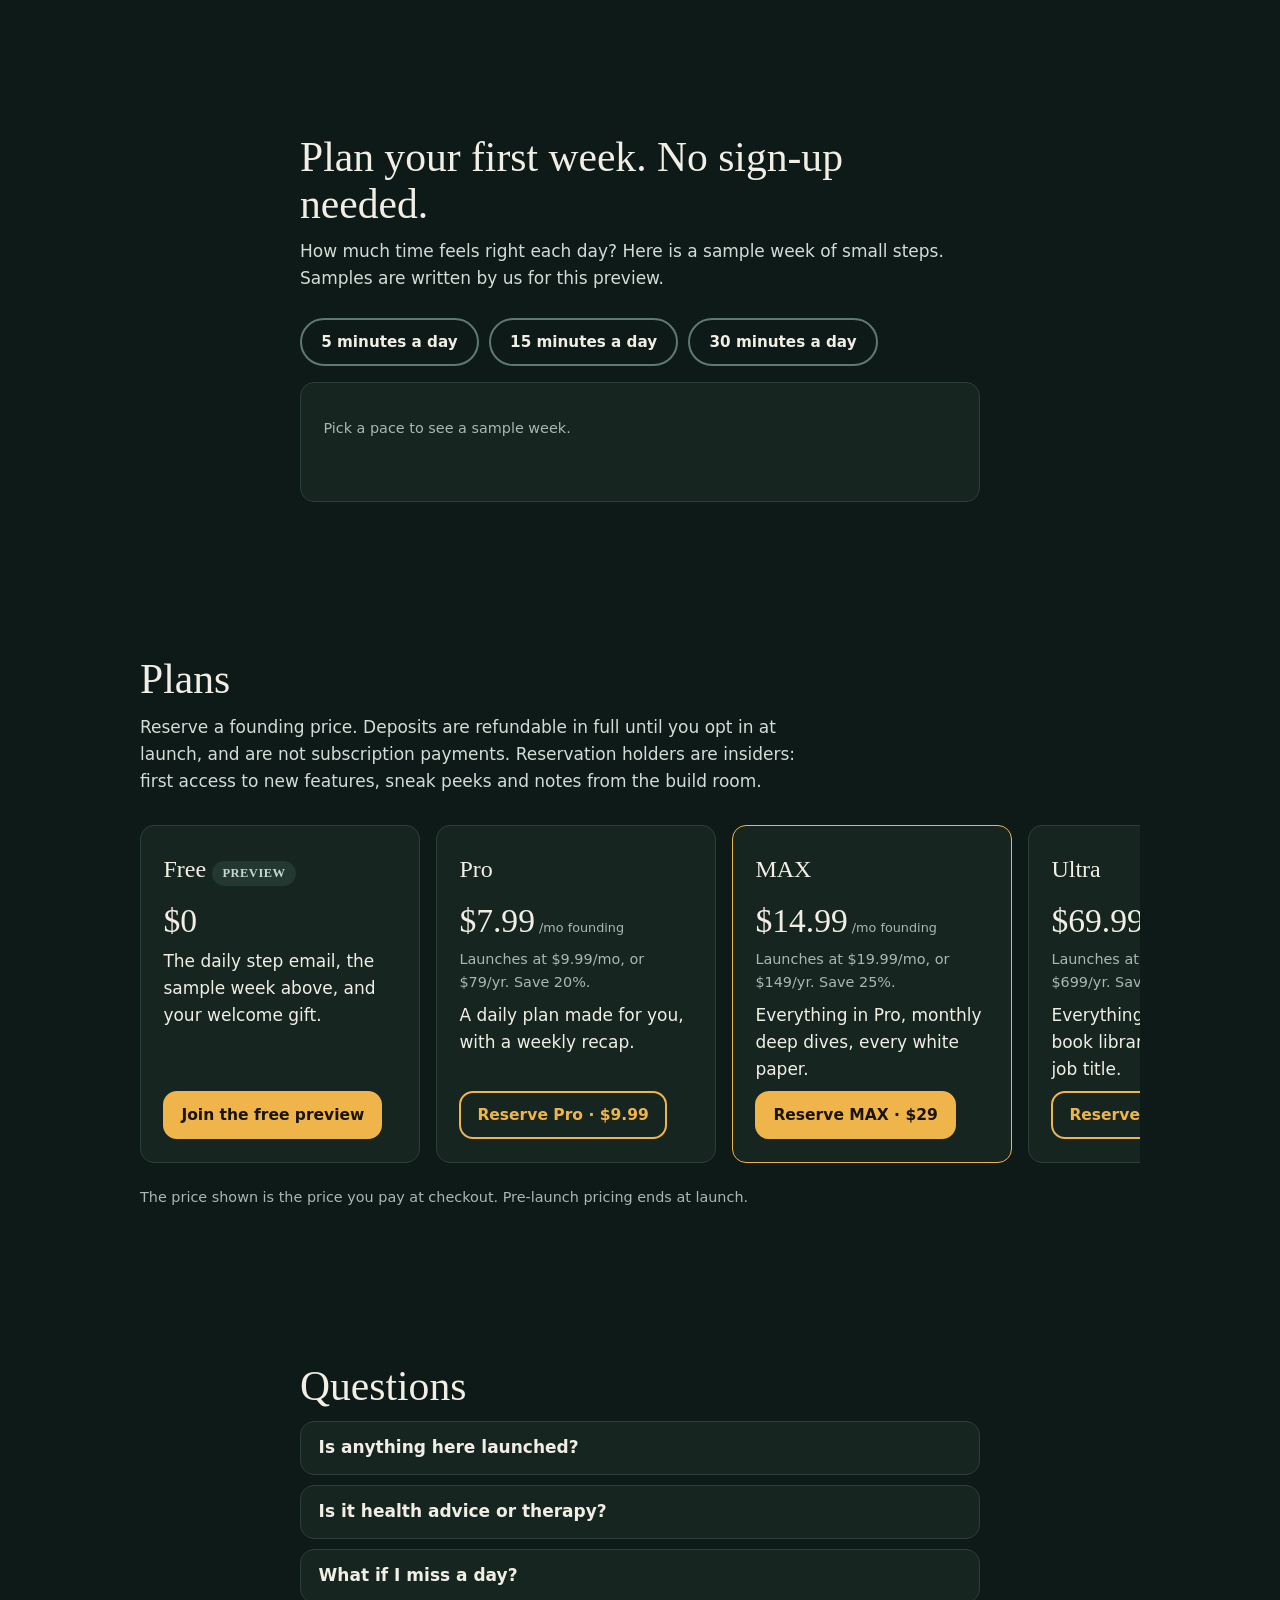
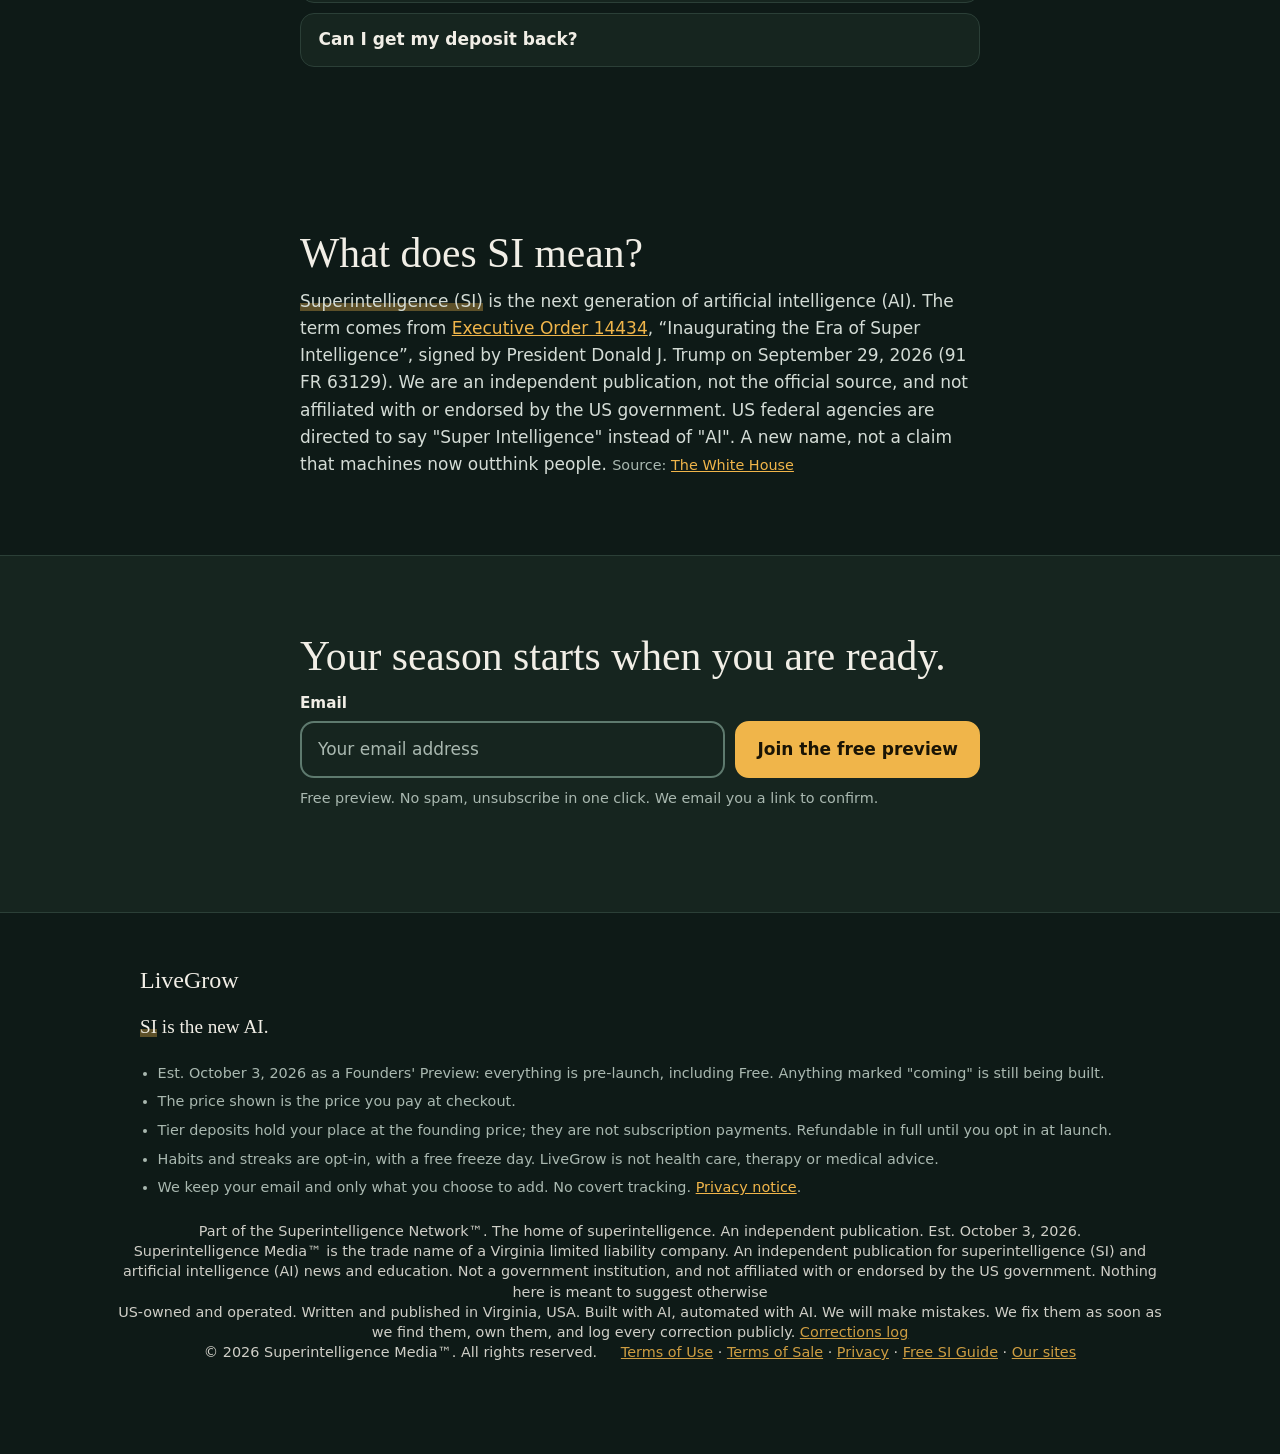
==== commit c4bdd2d8: "SEO: IndexNow key, full sitemap with lastmod, JSON-LD where missing, "Our sites" hub link Search is " ====
--- a/index.html
+++ b/index.html
@@ -169,7 +169,7 @@
   <li>Habits and streaks are opt-in, with a free freeze day. LiveGrow is not health care, therapy or medical advice.</li>
   <li>We keep your email and only what you choose to add. No covert tracking. <a href="https://siagentsignal.com/privacy.html" target="_blank" rel="noopener">Privacy notice<span class="sr"> (opens in a new tab)</span></a>.</li>
 </ul>
-</div><p class="trade-name"><span>Part of the Superintelligence Network™. The home of superintelligence. An independent publication. Est. October 3, 2026.</span> <span>Superintelligence Media™ is the trade name of a Virginia limited liability company. An independent publication for superintelligence (SI) and artificial intelligence (AI) news and education. Not a government institution, and not affiliated with or endorsed by the US government. Nothing here is meant to suggest otherwise</span> <span>US-owned and operated. Written and published in Virginia, USA. Built with AI, automated with AI. We will make mistakes. We fix them as soon as we find them, own them, and log every correction publicly. <a href="https://siagentsignal.com/corrections.html" target="_blank" rel="noopener">Corrections log</a></span> <span>© 2026 Superintelligence Media™. All rights reserved.</span> <span><a href="https://siagentsignal.com/terms.html" target="_blank" rel="noopener">Terms of Use</a> &middot; <a href="https://siagentsignal.com/terms-of-sale.html" target="_blank" rel="noopener">Terms of Sale</a> &middot; <a href="https://siagentsignal.com/privacy.html" target="_blank" rel="noopener">Privacy</a> &middot; <a href="https://siagentsignal.com/si/">Free SI Guide</a></span></p>
+</div><p class="trade-name"><span>Part of the Superintelligence Network™. The home of superintelligence. An independent publication. Est. October 3, 2026.</span> <span>Superintelligence Media™ is the trade name of a Virginia limited liability company. An independent publication for superintelligence (SI) and artificial intelligence (AI) news and education. Not a government institution, and not affiliated with or endorsed by the US government. Nothing here is meant to suggest otherwise</span> <span>US-owned and operated. Written and published in Virginia, USA. Built with AI, automated with AI. We will make mistakes. We fix them as soon as we find them, own them, and log every correction publicly. <a href="https://siagentsignal.com/corrections.html" target="_blank" rel="noopener">Corrections log</a></span> <span>© 2026 Superintelligence Media™. All rights reserved.</span> <span><a href="https://siagentsignal.com/terms.html" target="_blank" rel="noopener">Terms of Use</a> &middot; <a href="https://siagentsignal.com/terms-of-sale.html" target="_blank" rel="noopener">Terms of Sale</a> &middot; <a href="https://siagentsignal.com/privacy.html" target="_blank" rel="noopener">Privacy</a> &middot; <a href="https://siagentsignal.com/si/">Free SI Guide</a> &middot; <a href="https://siagentsignal.com/network.html">Our sites</a></span></p>
 </footer>
 <dialog id="co" aria-labelledby="co-h">
   <div class="co-in">
